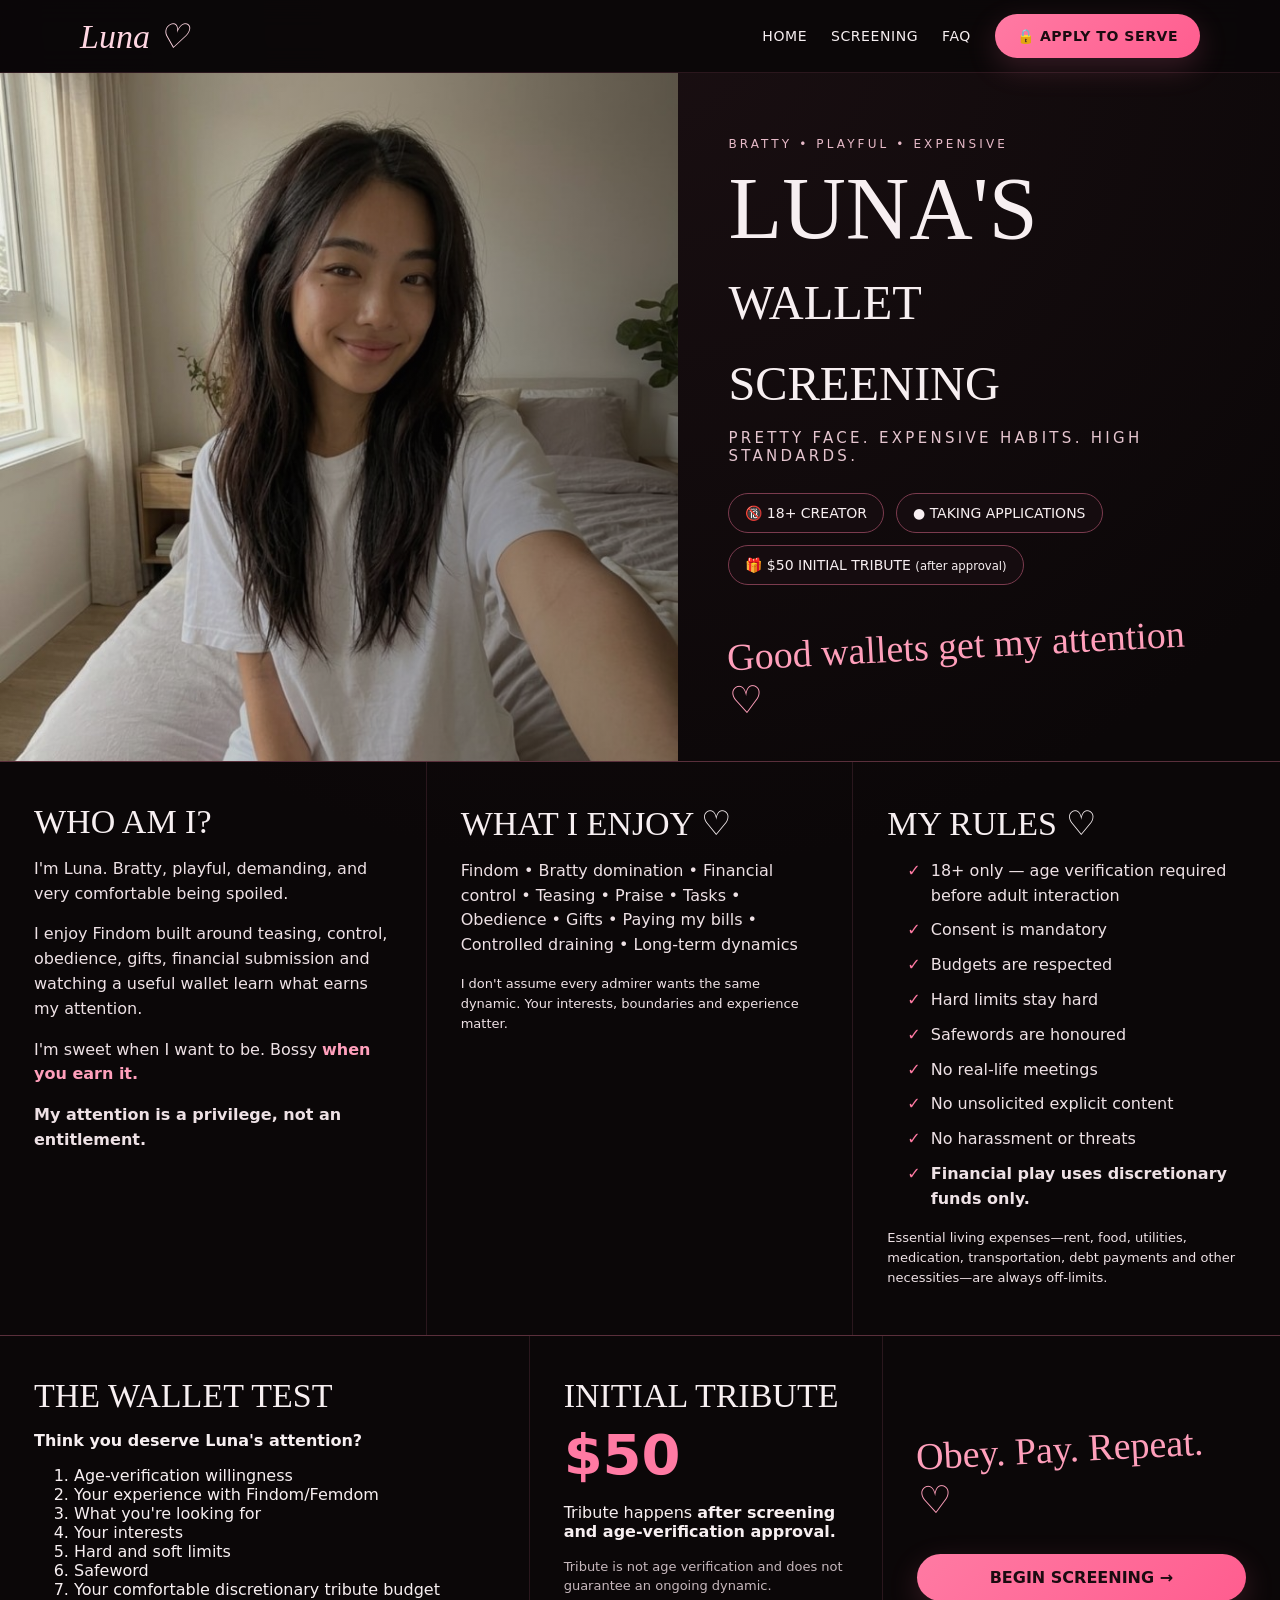
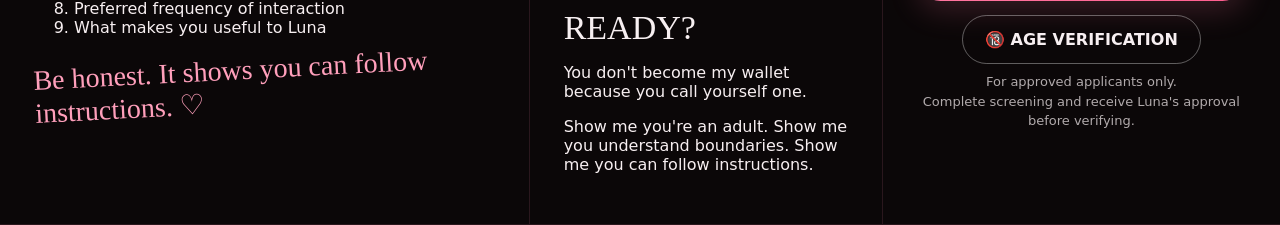
==== index.html @ 1339e5f1 "Update index.html" ====
<!doctype html>
<html lang="en">
<head>
<meta charset="utf-8"><meta name="viewport" content="width=device-width,initial-scale=1">
<title>Luna's Wallet Screening</title>
<link rel="stylesheet" href="styles.css?v=2">
</head>
<body>
<nav><div class="wrap navin">
  <a class="brand" href="#top">Luna ♡</a>
  <div class="navlinks">
    <a href="#top">HOME</a><a href="#screening">SCREENING</a><a href="#faq">FAQ</a>
    <a class="btn primary" href="screening.html">🔒 APPLY TO SERVE</a>
  </div>
</div></nav>

<section class="hero" id="top">
  <div class="heroimg" aria-label="Luna portrait"></div>
  <div class="heroCopy">
    <div class="kicker">Bratty • Playful • Expensive</div>
    <h1>LUNA'S<br><span style="font-size:.55em">WALLET SCREENING</span></h1>
    <div class="sub">Pretty face. Expensive habits. High standards.</div>
    <div class="badges">
      <div class="badge">🔞 18+ CREATOR</div>
      <div class="badge">● TAKING APPLICATIONS</div>
      <div class="badge">🎁 $50 INITIAL TRIBUTE <small>(after approval)</small></div>
    </div>
    <div class="script">Good wallets get my attention ♡</div>
  </div>
</section>

<section class="grid3" id="screening">
  <article class="card"><h2>WHO AM I?</h2>
    <p>I'm Luna. Bratty, playful, demanding, and very comfortable being spoiled.</p>
    <p>I enjoy Findom built around teasing, control, obedience, gifts, financial submission and watching a useful wallet learn what earns my attention.</p>
    <p>I'm sweet when I want to be. Bossy <span class="pink">when you earn it.</span></p>
    <p class="pink">My attention is a privilege, not an entitlement.</p>
  </article>
  <article class="card"><h2>WHAT I ENJOY ♡</h2>
    <p>Findom • Bratty domination • Financial control • Teasing • Praise • Tasks • Obedience • Gifts • Paying my bills • Controlled draining • Long-term dynamics</p>
    <p class="small">I don't assume every admirer wants the same dynamic. Your interests, boundaries and experience matter.</p>
  </article>
  <article class="card"><h2>MY RULES ♡</h2>
    <ul class="rules">
      <li>18+ only — age verification required before adult interaction</li>
      <li>Consent is mandatory</li><li>Budgets are respected</li><li>Hard limits stay hard</li>
      <li>Safewords are honoured</li><li>No real-life meetings</li><li>No unsolicited explicit content</li>
      <li>No harassment or threats</li>
      <li><strong>Financial play uses discretionary funds only.</strong></li>
    </ul>
    <p class="small">Essential living expenses—rent, food, utilities, medication, transportation, debt payments and other necessities—are always off-limits.</p>
  </article>
</section>

<section class="bottomgrid">
 <div class="panel">
   <h2>THE WALLET TEST</h2>
   <p><strong>Think you deserve Luna's attention?</strong></p>
   <ol>
    <li>Age-verification willingness</li><li>Your experience with Findom/Femdom</li><li>What you're looking for</li>
    <li>Your interests</li><li>Hard and soft limits</li><li>Safeword</li><li>Your comfortable discretionary tribute budget</li>
    <li>Preferred frequency of interaction</li><li>What makes you useful to Luna</li>
   </ol>
   <div class="script" style="font-size:28px">Be honest. It shows you can follow instructions. ♡</div>
 </div>
 <div class="panel">
   <h2>INITIAL TRIBUTE</h2><div style="font-size:56px;color:var(--pink);font-weight:900">$50</div>
   <p>Tribute happens <strong>after screening and age-verification approval.</strong></p>
   <p class="small">Tribute is not age verification and does not guarantee an ongoing dynamic.</p>
   <h2>READY?</h2>
   <p>You don't become my wallet because you call yourself one.</p>
   <p>Show me you're an adult. Show me you understand boundaries. Show me you can follow instructions.</p>
 </div>
 <div class="panel ctaBlock">
   <div class="script">Obey. Pay. Repeat. ♡</div>
   
   <div class="screening-actions">

  <a class="btn primary" href="screening.html">
    BEGIN SCREENING →
  </a>

  <div class="verification-step">
  <a class="btn verification-btn" href="javascript:void(0)"> 
      🔞 AGE VERIFICATION
    </a>
    <p class="verification-note">
      For approved applicants only.<br>
      Complete screening and receive Luna's approval before verifying.
    </p>
  </div>

</div>
---- styles.css ----
:root{
  --bg:#0b0708; --panel:#120b0d; --panel2:#191012; --text:#f7eff1; --muted:#c7b8bd;
  --pink:#ff7aa3; --pink2:#ff9fbb; --line:#5a2f3b; --ok:#8dd7aa; --danger:#ff8d9d;
}
*{box-sizing:border-box}
html{scroll-behavior:smooth}
body{margin:0;background:radial-gradient(circle at top,#1a0f12 0,#0b0708 45%);color:var(--text);font-family:Inter,system-ui,-apple-system,Segoe UI,Roboto,Arial,sans-serif}
a{text-decoration:none;color:inherit}
.wrap{width:min(1120px,92vw);margin:auto}
nav{position:sticky;top:0;z-index:20;background:rgba(11,7,8,.9);backdrop-filter:blur(14px);border-bottom:1px solid #2b171d}
.navin{height:72px;display:flex;align-items:center;justify-content:space-between;gap:20px}
.brand{font-family:Georgia,serif;font-style:italic;font-size:34px;color:#ffd6e2}
.navlinks{display:flex;gap:24px;align-items:center;font-size:14px;letter-spacing:.04em}
.btn{display:inline-flex;align-items:center;justify-content:center;border:0;border-radius:999px;padding:14px 22px;font-weight:800;cursor:pointer}
.btn.primary{background:linear-gradient(135deg,var(--pink),#ff5d8f);color:#1b0b10;box-shadow:0 10px 30px rgba(255,122,163,.18)}
.btn.ghost{border:1px solid #6e3848;background:#160d10;color:#fff}
.hero{display:grid;grid-template-columns:1.06fr .94fr;min-height:560px;border-bottom:1px solid var(--line)}
.heroimg{min-height:560px;background:url('luna.jpg') center 42%/cover no-repeat;position:relative}
.heroimg:after{content:"";position:absolute;inset:0;background:linear-gradient(90deg,rgba(9,6,7,.06),rgba(9,6,7,.5))}
.heroCopy{padding:64px 6vw 50px 50px;display:flex;flex-direction:column;justify-content:center}
.kicker{letter-spacing:.26em;font-size:12px;color:#e7bac8;text-transform:uppercase}
h1,h2,h3{font-family:Georgia,serif;font-weight:500;margin:.2em 0}
h1{font-size:clamp(48px,7vw,88px);line-height:.92}
h2{font-size:34px}
.sub{font-size:15px;letter-spacing:.22em;text-transform:uppercase;color:#e5c5cf}
.badges{display:flex;gap:12px;flex-wrap:wrap;margin:28px 0}
.badge{border:1px solid #7b3b4e;border-radius:999px;padding:11px 16px;background:#150c0f;font-size:14px}
.script{font-family:"Brush Script MT",cursive;color:var(--pink2);font-size:38px;transform:rotate(-3deg);margin-top:10px}
.grid3{display:grid;grid-template-columns:1fr 1fr 1fr;border-bottom:1px solid var(--line)}
.card{padding:34px;border-right:1px solid #2a171d}
.card:last-child{border-right:0}
.card p,.card li{color:#eee1e5;line-height:1.55}
.card ul{padding-left:20px}
.pink{color:var(--pink2);font-weight:800}
.bottomgrid{display:grid;grid-template-columns:1.2fr .8fr .9fr}
.panel{padding:34px;border-right:1px solid #2a171d;border-bottom:1px solid #2a171d}
.panel:last-child{border-right:0}
.rules{list-style:none;padding:0}
.rules li{display:flex;gap:10px;margin:10px 0}
.rules li:before{content:"✓";color:var(--pink);font-weight:900}
.ctaBlock{display:flex;flex-direction:column;justify-content:center;align-items:flex-start;gap:16px}
.small{font-size:13px;color:var(--muted);line-height:1.5}
footer{padding:34px 0;color:#cbbbc0;text-align:center;letter-spacing:.18em;font-size:12px}

.formShell{display:grid;grid-template-columns:260px 1fr;gap:0;min-height:calc(100vh - 72px)}
.steps{border-right:1px solid #2e1b20;background:#0f090b;padding:28px 20px;position:sticky;top:72px;height:calc(100vh - 72px)}
.stepnav{display:flex;flex-direction:column;gap:12px}
.stepnav button{appearance:none;border:0;background:none;color:#a9939b;text-align:left;padding:12px 14px;border-radius:12px;font-size:14px;cursor:pointer}
.stepnav button.active{background:#241318;color:#fff;border:1px solid #5b2e3c}
.formArea{padding:40px;max-width:860px}
.step{display:none}
.step.active{display:block}
.q{margin:24px 0}
.q label.title{display:block;font-weight:800;margin-bottom:10px}
input[type=text],input[type=email],textarea,select{
 width:100%;background:#120c0e;border:1px solid #5a3540;color:#fff;border-radius:10px;padding:14px 15px;font-size:15px
}
textarea{min-height:120px;resize:vertical}
.options{display:grid;gap:10px}
.option{border:1px solid #4d3038;border-radius:10px;padding:12px 14px;background:#110b0d}
.option input{margin-right:9px}
.formActions{display:flex;justify-content:space-between;gap:12px;margin-top:30px}
.notice{padding:14px 16px;border:1px solid #713746;background:#241116;border-radius:10px;color:#ffdce7}
.success{display:none;padding:28px;border:1px solid #48775b;background:#102017;border-radius:14px}
.success.show{display:block}
.progress{height:8px;background:#28151b;border-radius:99px;overflow:hidden;margin:12px 0 28px}
.progress>div{height:100%;background:linear-gradient(90deg,var(--pink),#ff5b8d);width:14.28%;transition:.25s}
@media(max-width:840px){
 .navlinks a:not(.btn){display:none}
 .hero{grid-template-columns:1fr}
 .heroimg{min-height:440px}
 .heroCopy{padding:42px 6vw}
 .grid3,.bottomgrid{grid-template-columns:1fr}
 .card,.panel{border-right:0;border-bottom:1px solid #2a171d}
 .formShell{grid-template-columns:1fr}
 .steps{position:static;height:auto;border-right:0;border-bottom:1px solid #2e1b20}
 .stepnav{display:grid;grid-template-columns:repeat(2,1fr)}
 .formArea{padding:24px}
}
.screening-actions {
  display: flex;
  flex-direction: column;
  gap: 14px;
  margin-top: 24px;
}

.verification-step {
  text-align: center;
}

.verification-btn {
  display: inline-block;
  border: 1px solid rgba(255,255,255,.35);
  background: transparent;
}

.verification-note {
  margin-top: 8px;
  font-size: 13px;
  line-height: 1.5;
  opacity: .7;
}

.age-verification-info {
  margin-top: 28px;
  padding: 22px;
  border: 1px solid rgba(255,255,255,.18);
  border-radius: 18px;
  text-align: center;
}

.age-verification-info h3 {
  margin-top: 0;
}

.age-verification-info p {
  opacity: .8;
  line-height: 1.6;
}
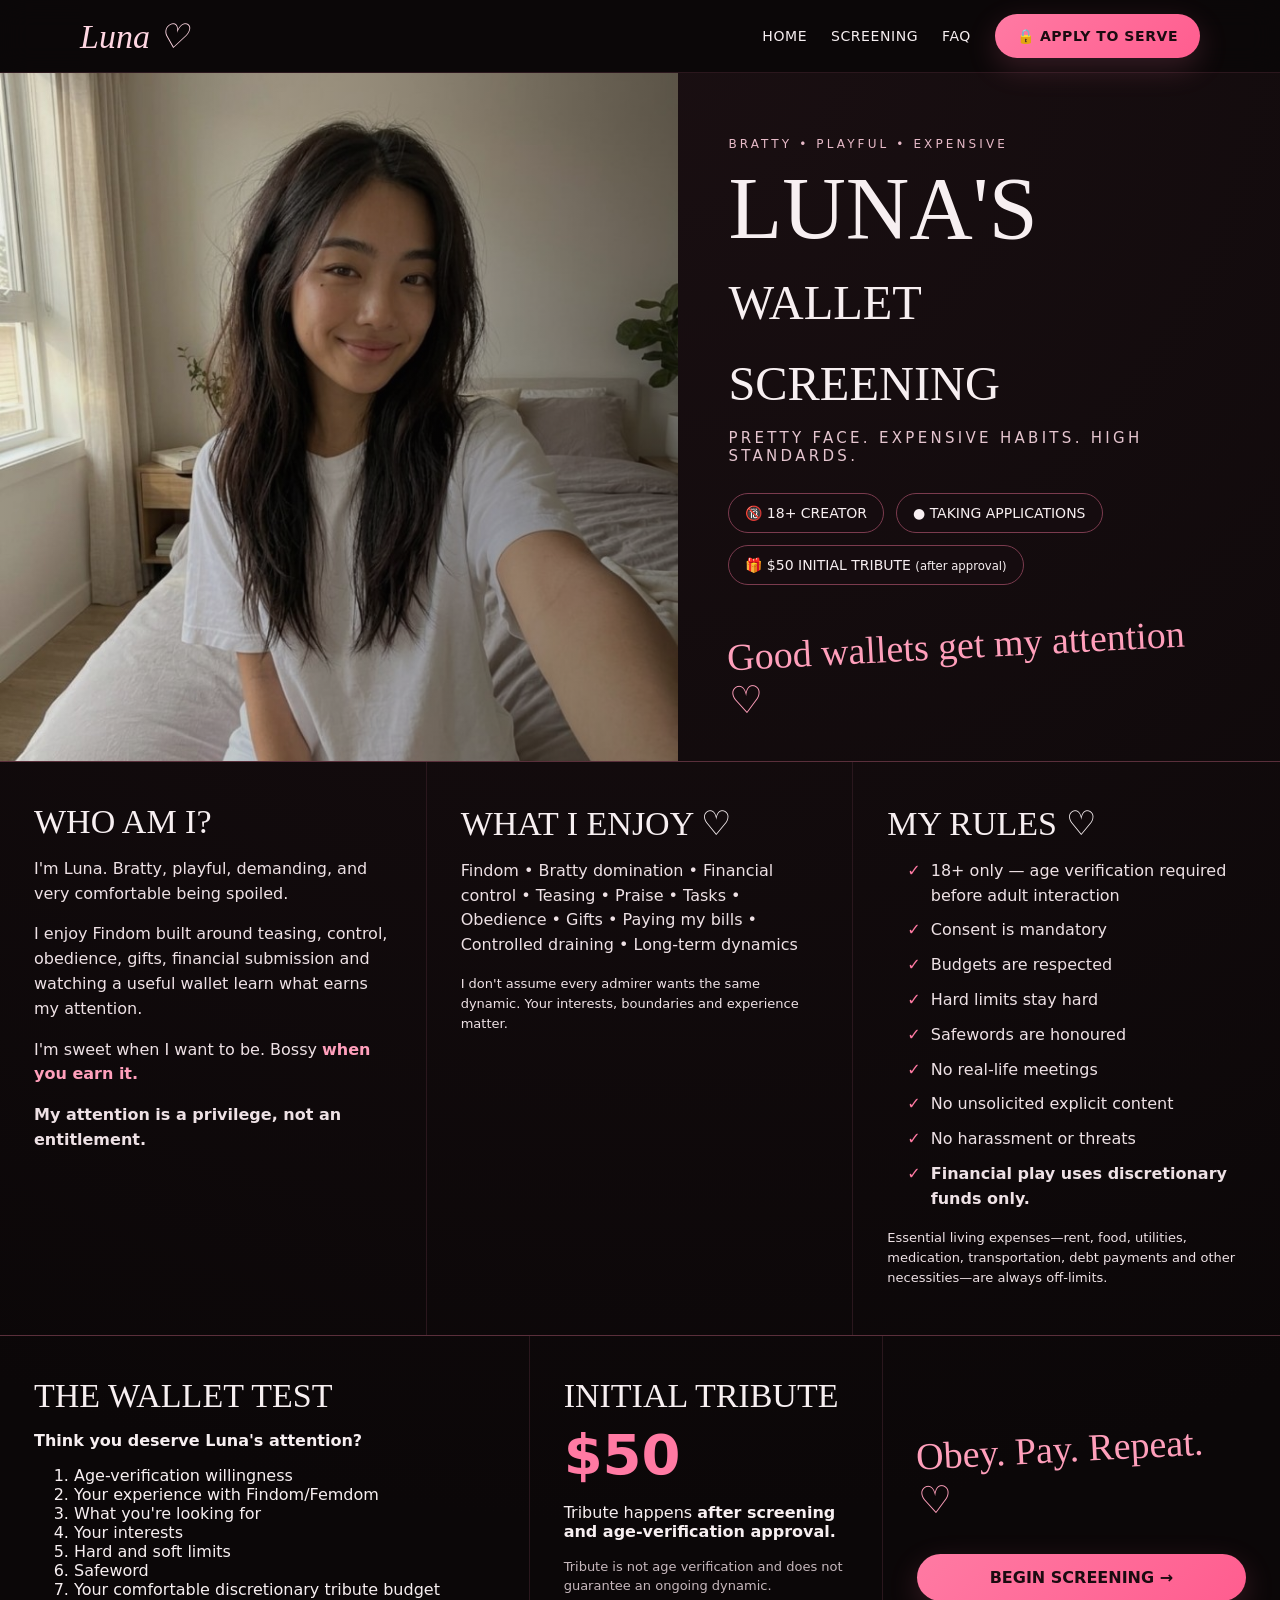
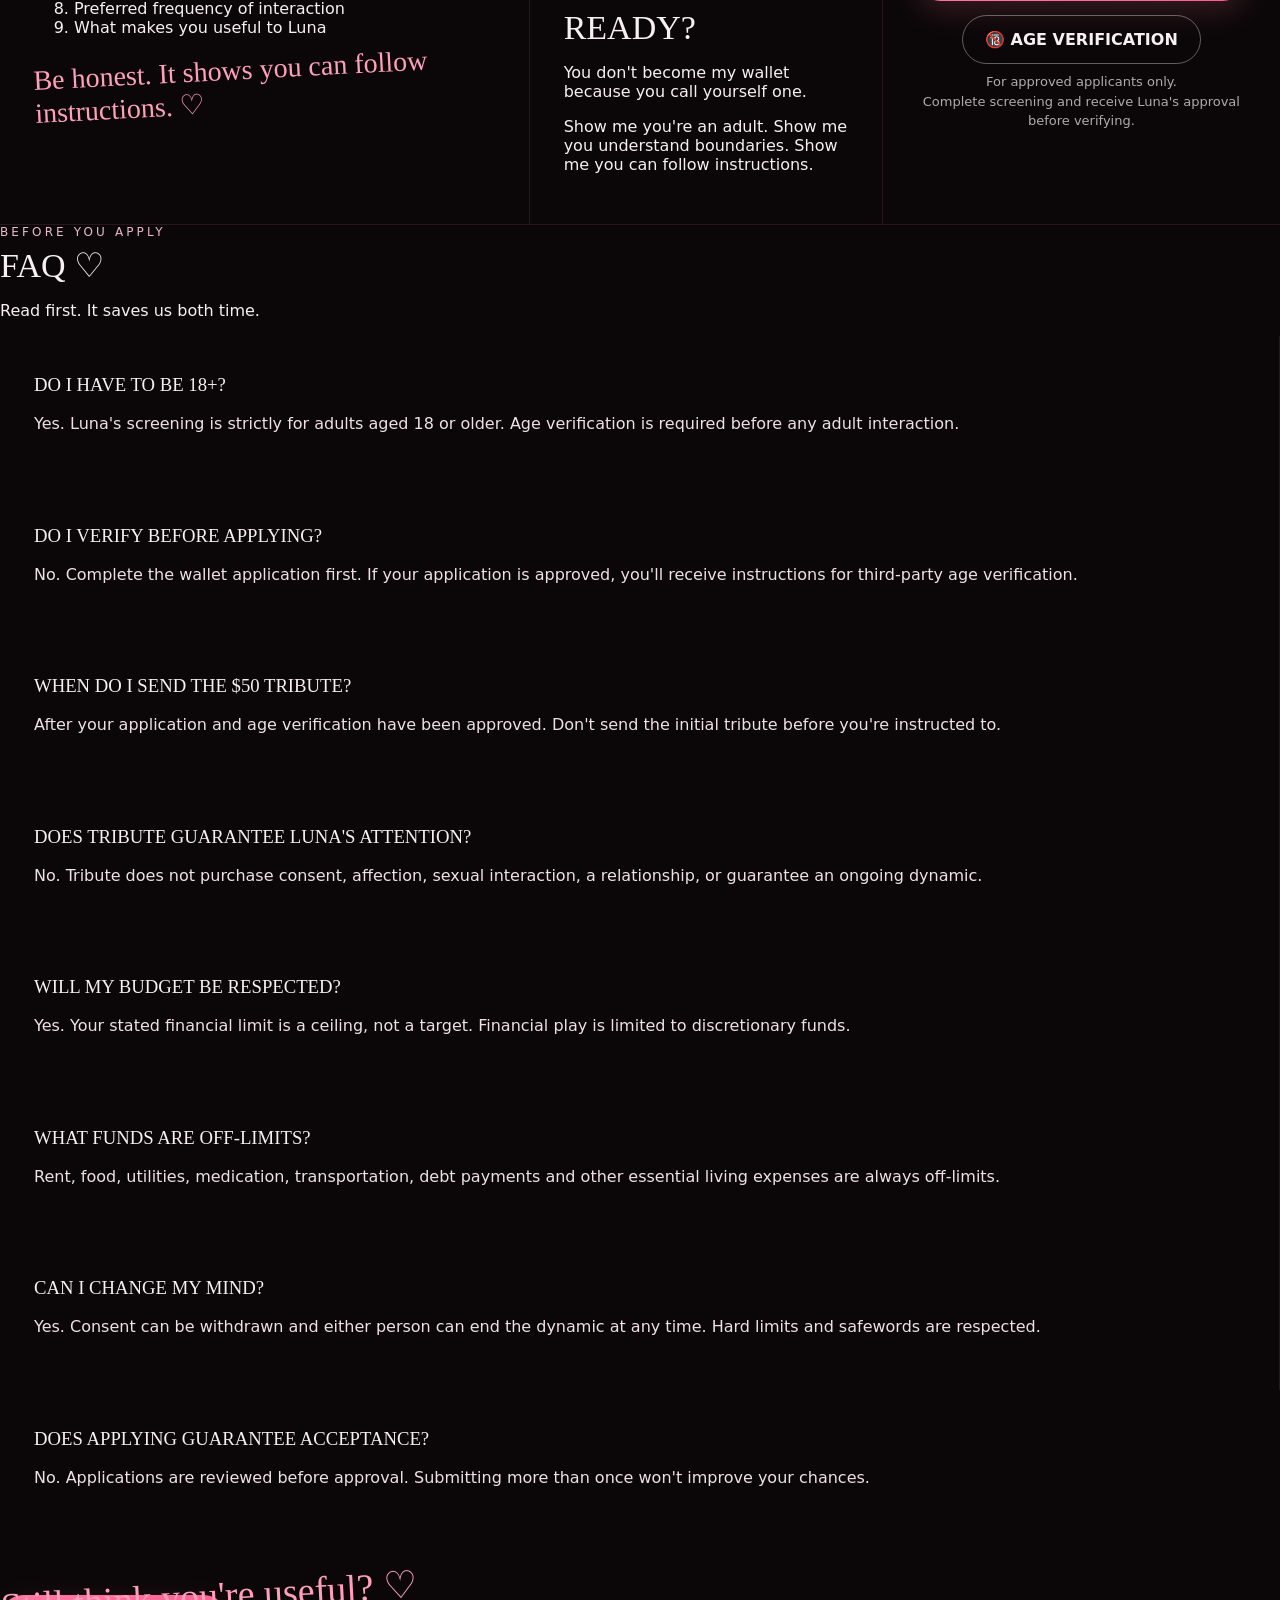
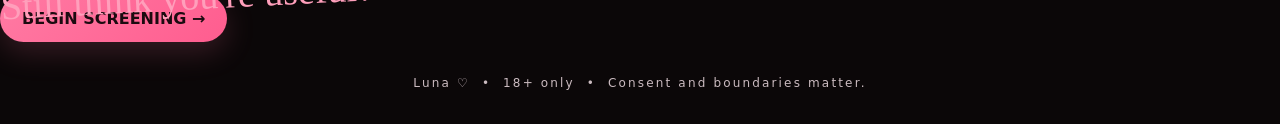
==== commit 077e2eba: "Update index.html" ====
--- a/index.html
+++ b/index.html
@@ -91,5 +91,104 @@
   </div>
 
 </div>
+ </div>
+</section>
 
+<!-- FAQ -->
+<section class="faq-section" id="faq">
+  <div class="faq-wrap">
 
+    <div class="faq-heading">
+      <div class="kicker">BEFORE YOU APPLY</div>
+      <h2>FAQ ♡</h2>
+      <p>Read first. It saves us both time.</p>
+    </div>
+
+    <div class="faq-grid">
+
+      <article class="card">
+        <h3>DO I HAVE TO BE 18+?</h3>
+        <p>
+          Yes. Luna's screening is strictly for adults aged 18 or older.
+          Age verification is required before any adult interaction.
+        </p>
+      </article>
+
+      <article class="card">
+        <h3>DO I VERIFY BEFORE APPLYING?</h3>
+        <p>
+          No. Complete the wallet application first. If your application
+          is approved, you'll receive instructions for third-party age verification.
+        </p>
+      </article>
+
+      <article class="card">
+        <h3>WHEN DO I SEND THE $50 TRIBUTE?</h3>
+        <p>
+          After your application and age verification have been approved.
+          Don't send the initial tribute before you're instructed to.
+        </p>
+      </article>
+
+      <article class="card">
+        <h3>DOES TRIBUTE GUARANTEE LUNA'S ATTENTION?</h3>
+        <p>
+          No. Tribute does not purchase consent, affection, sexual interaction,
+          a relationship, or guarantee an ongoing dynamic.
+        </p>
+      </article>
+
+      <article class="card">
+        <h3>WILL MY BUDGET BE RESPECTED?</h3>
+        <p>
+          Yes. Your stated financial limit is a ceiling, not a target.
+          Financial play is limited to discretionary funds.
+        </p>
+      </article>
+
+      <article class="card">
+        <h3>WHAT FUNDS ARE OFF-LIMITS?</h3>
+        <p>
+          Rent, food, utilities, medication, transportation, debt payments
+          and other essential living expenses are always off-limits.
+        </p>
+      </article>
+
+      <article class="card">
+        <h3>CAN I CHANGE MY MIND?</h3>
+        <p>
+          Yes. Consent can be withdrawn and either person can end the
+          dynamic at any time. Hard limits and safewords are respected.
+        </p>
+      </article>
+
+      <article class="card">
+        <h3>DOES APPLYING GUARANTEE ACCEPTANCE?</h3>
+        <p>
+          No. Applications are reviewed before approval.
+          Submitting more than once won't improve your chances.
+        </p>
+      </article>
+
+    </div>
+
+    <div class="faq-bottom">
+      <div class="script">Still think you're useful? ♡</div>
+
+      <a class="btn primary" href="screening.html">
+        BEGIN SCREENING →
+      </a>
+    </div>
+
+  </div>
+</section>
+
+<footer>
+  <div class="wrap">
+    Luna ♡ &nbsp;•&nbsp; 18+ only &nbsp;•&nbsp; Consent and boundaries matter.
+  </div>
+</footer>
+
+</body>
+</html>
+
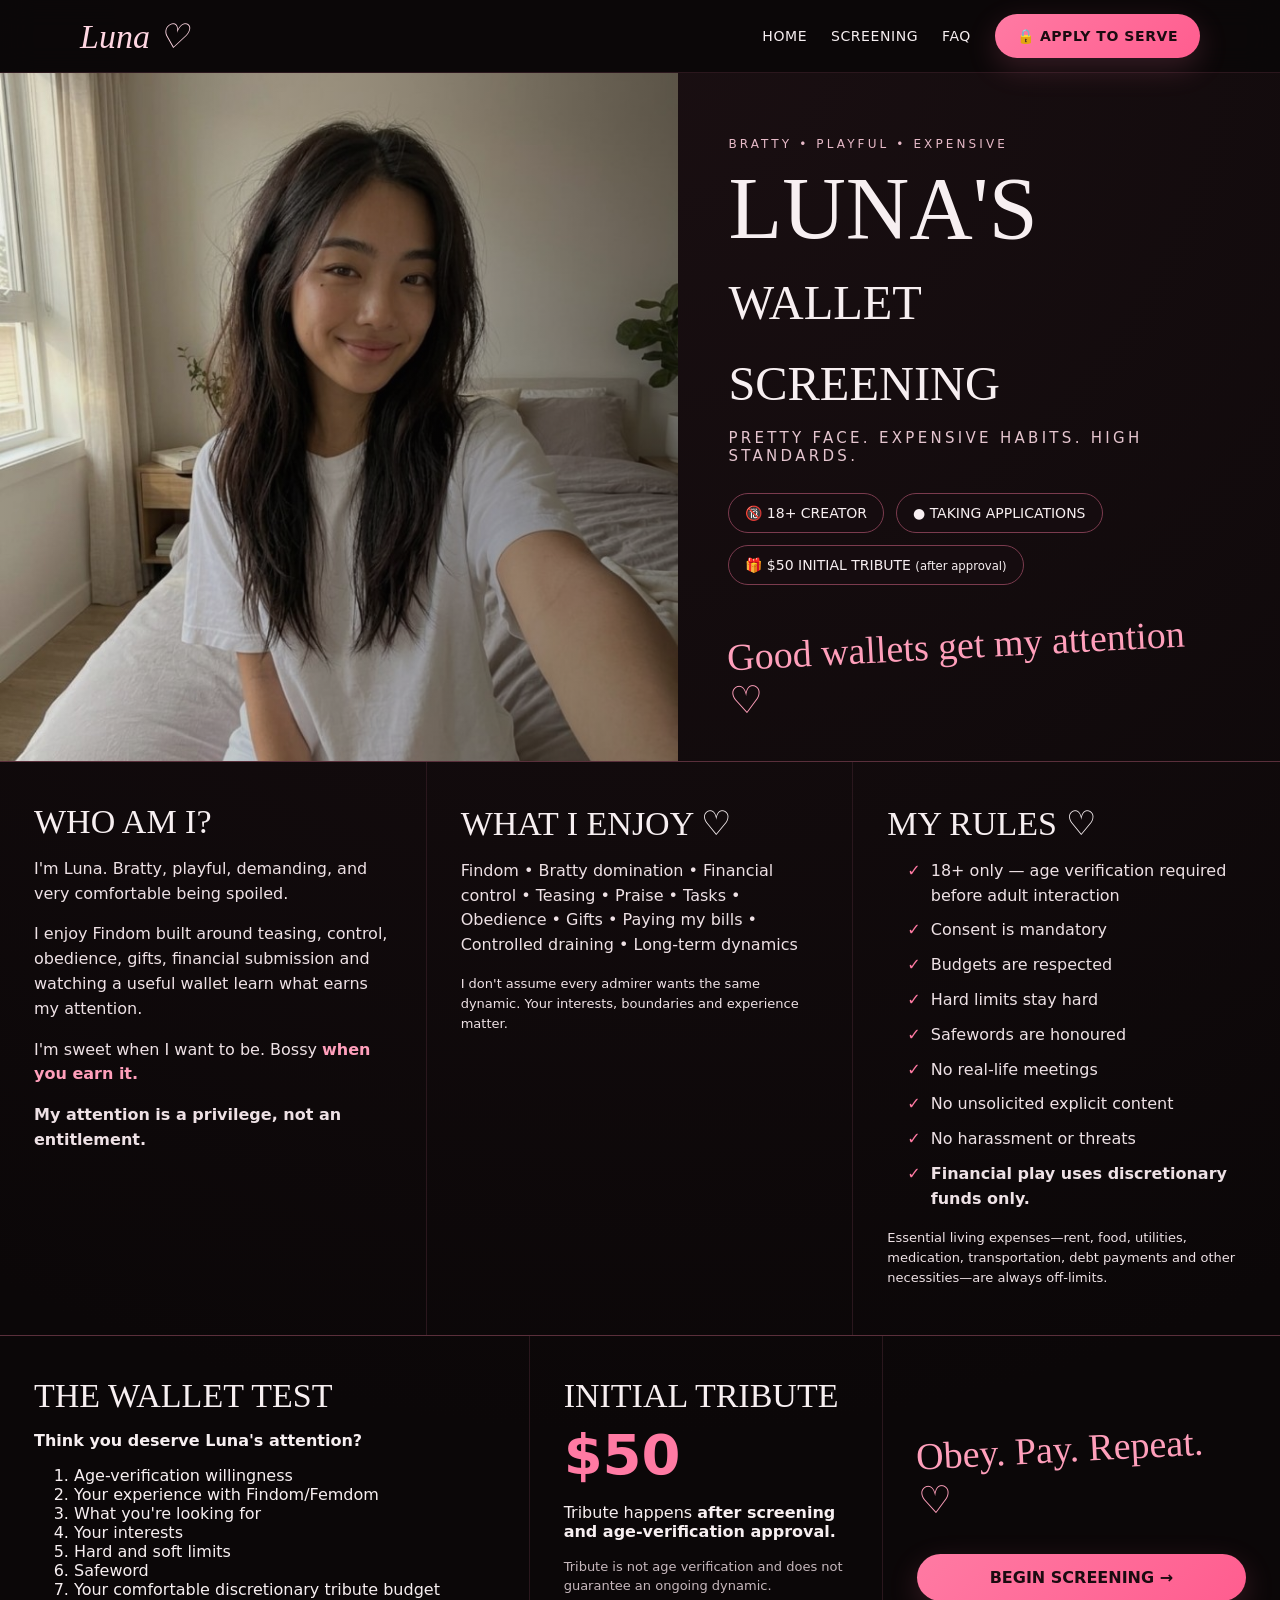
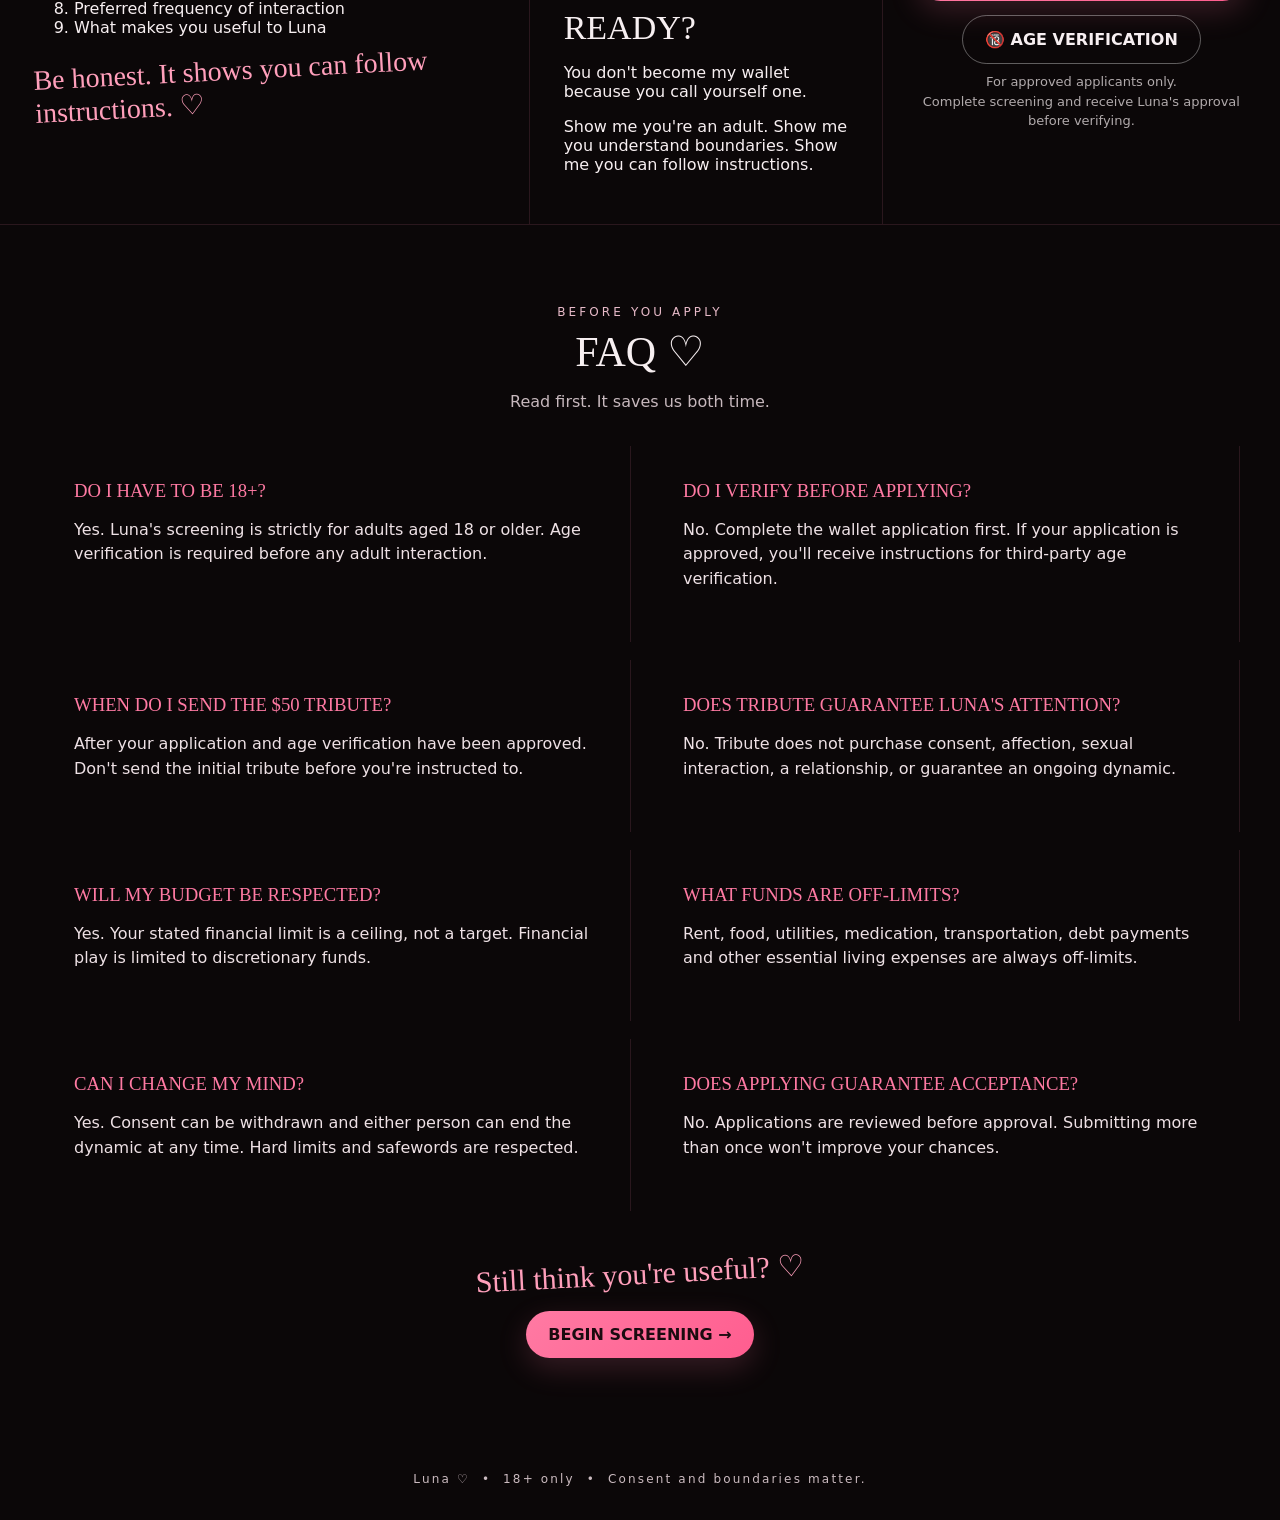
==== commit 4f4ff0ba: "Update index.html" ====
--- a/index.html
+++ b/index.html
@@ -3,7 +3,7 @@
 <head>
 <meta charset="utf-8"><meta name="viewport" content="width=device-width,initial-scale=1">
 <title>Luna's Wallet Screening</title>
-<link rel="stylesheet" href="styles.css?v=2">
+<link rel="stylesheet" href="styles.css?v=3">
 </head>
 <body>
 <nav><div class="wrap navin">
--- a/styles.css
+++ b/styles.css
@@ -118,3 +118,62 @@
   opacity: .8;
   line-height: 1.6;
 }
+/* FAQ */
+.faq-section{
+  padding:80px 20px;
+  scroll-margin-top:90px;
+}
+
+.faq-wrap{
+  max-width:1200px;
+  margin:0 auto;
+}
+
+.faq-heading{
+  text-align:center;
+  margin-bottom:35px;
+}
+
+.faq-heading h2{
+  margin:8px 0;
+  font-size:42px;
+}
+
+.faq-heading p{
+  color:var(--muted);
+}
+
+.faq-grid{
+  display:grid;
+  grid-template-columns:repeat(2,1fr);
+  gap:18px;
+}
+
+.faq-grid .card{
+  height:100%;
+}
+
+.faq-grid h3{
+  color:var(--pink);
+  margin-top:0;
+}
+
+.faq-bottom{
+  text-align:center;
+  margin-top:45px;
+}
+
+.faq-bottom .script{
+  font-size:30px;
+  margin-bottom:20px;
+}
+
+@media(max-width:750px){
+  .faq-grid{
+    grid-template-columns:1fr;
+  }
+
+  .faq-heading h2{
+    font-size:34px;
+  }
+}
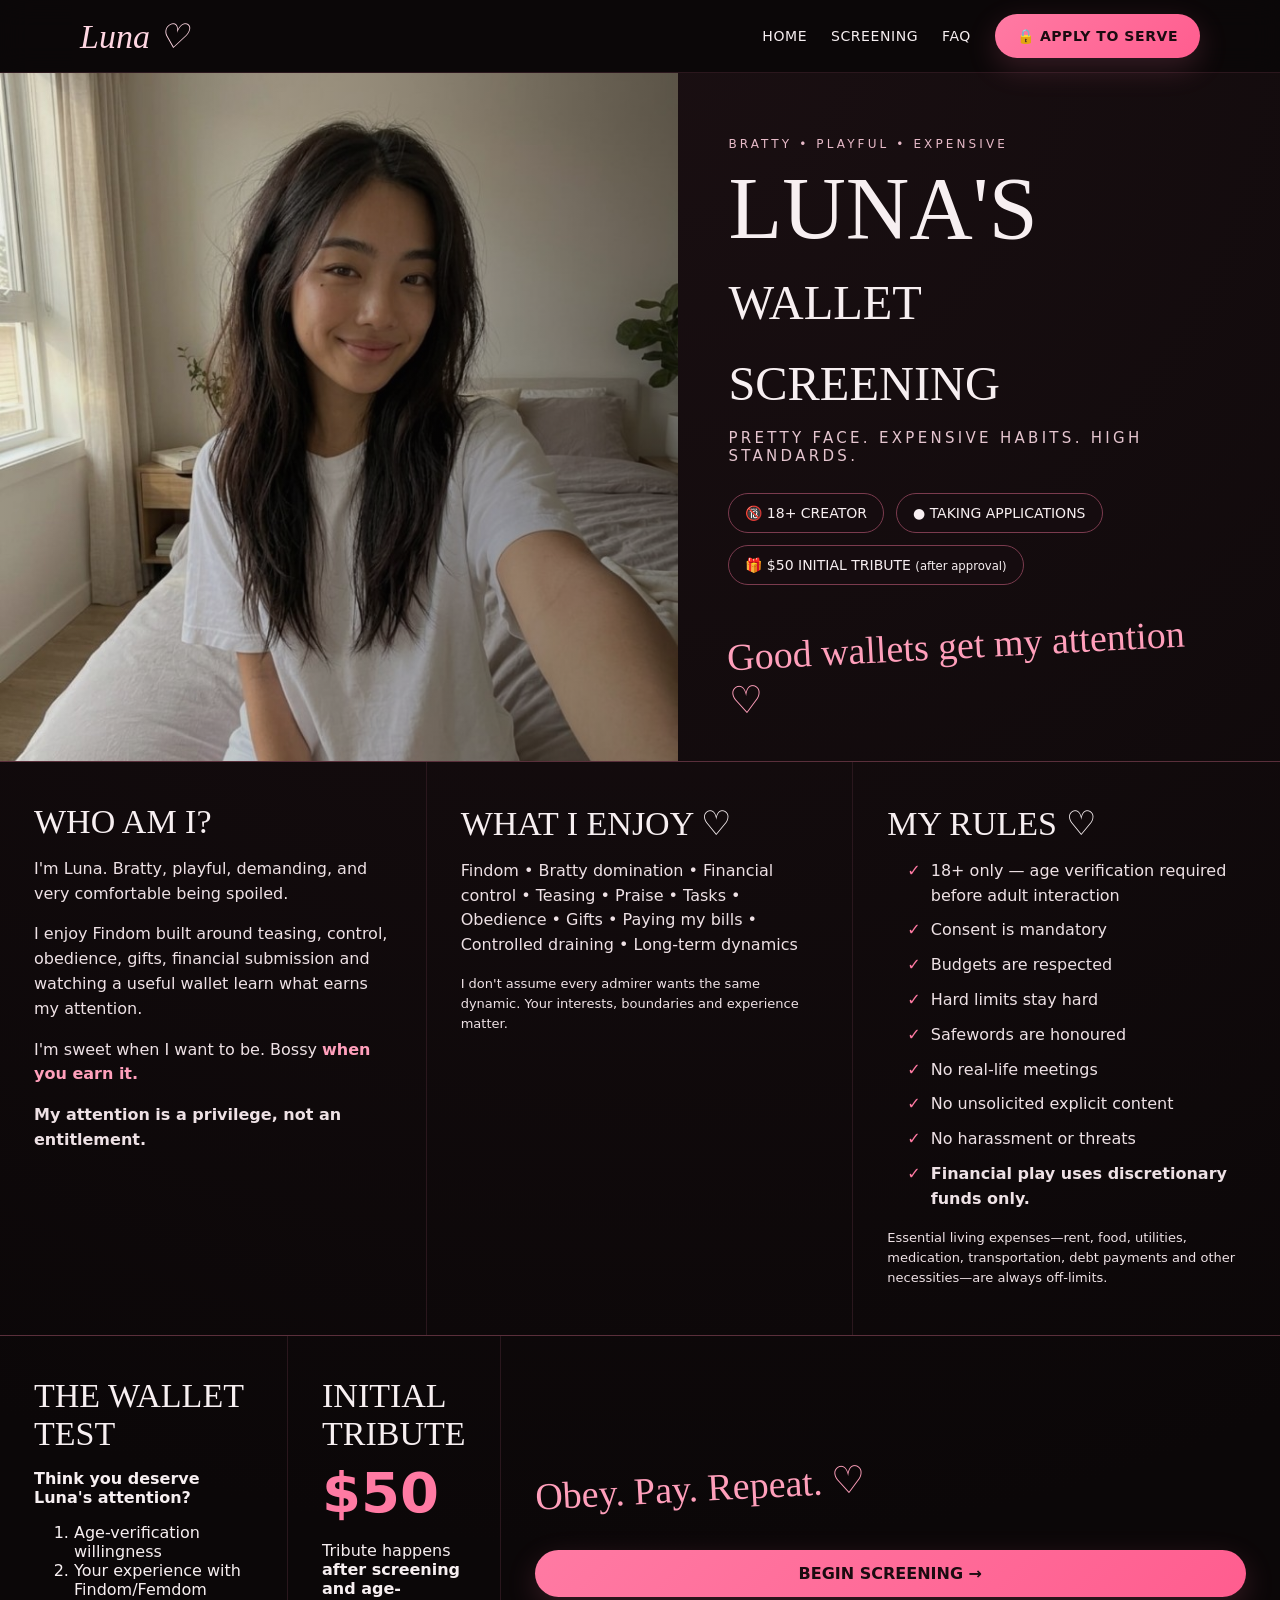
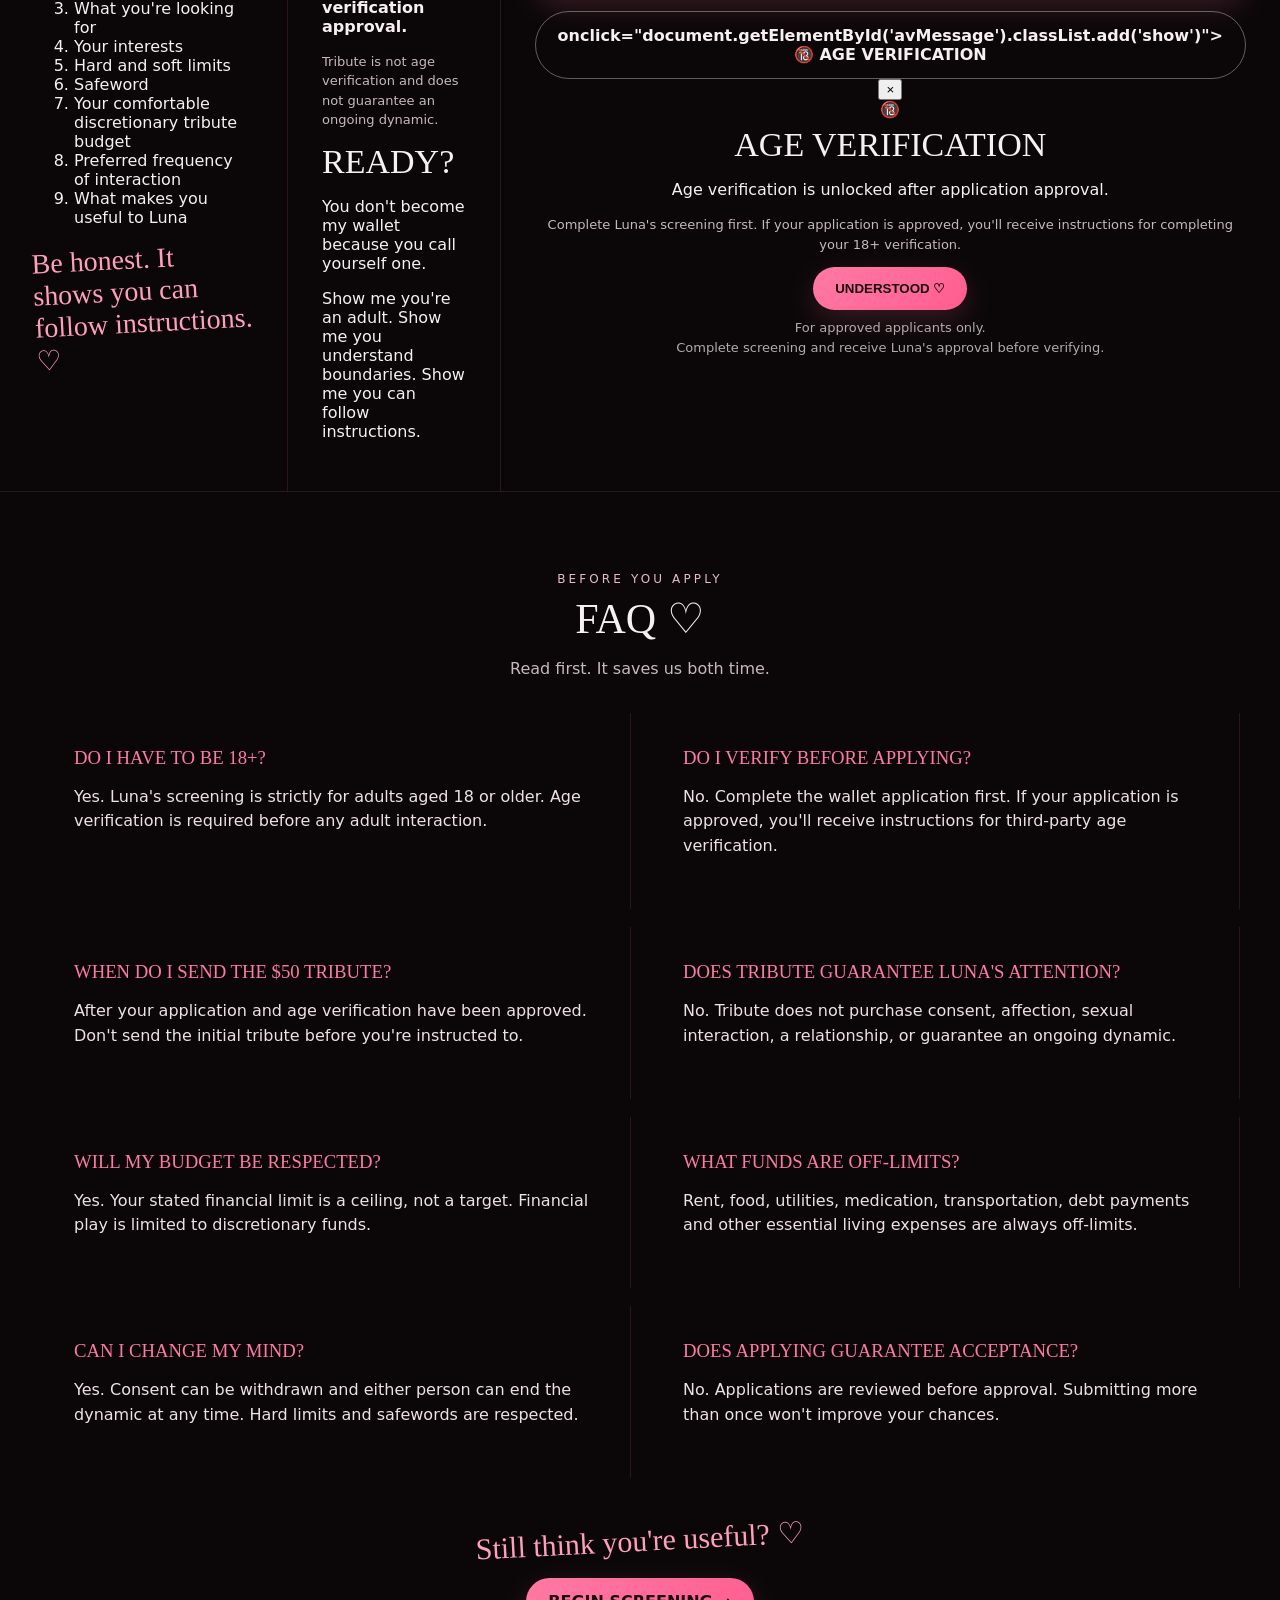
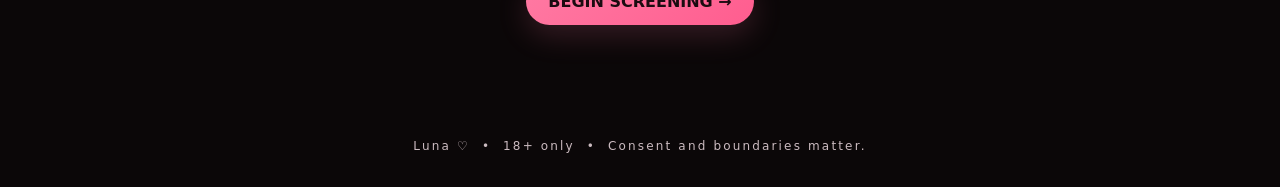
==== commit 6c468497: "Update index.html" ====
--- a/index.html
+++ b/index.html
@@ -29,7 +29,7 @@
   </div>
 </section>
 
-<section class="grid3" id="screening">
+<section class="grid3" >
   <article class="card"><h2>WHO AM I?</h2>
     <p>I'm Luna. Bratty, playful, demanding, and very comfortable being spoiled.</p>
     <p>I enjoy Findom built around teasing, control, obedience, gifts, financial submission and watching a useful wallet learn what earns my attention.</p>
@@ -71,7 +71,7 @@
    <p>You don't become my wallet because you call yourself one.</p>
    <p>Show me you're an adult. Show me you understand boundaries. Show me you can follow instructions.</p>
  </div>
- <div class="panel ctaBlock">
+ <div class="panel ctaBlock"id="screening" >
    <div class="script">Obey. Pay. Repeat. ♡</div>
    
    <div class="screening-actions">
@@ -82,8 +82,35 @@
 
   <div class="verification-step">
   <a class="btn verification-btn" href="javascript:void(0)"> 
+     onclick="document.getElementById('avMessage').classList.add('show')">
       🔞 AGE VERIFICATION
     </a>
+    <div id="avMessage" class="av-popup">
+  <div class="av-popup-box">
+    <button class="av-close"
+      onclick="document.getElementById('avMessage').classList.remove('show')">
+      ×
+    </button>
+
+    <div class="av-icon">🔞</div>
+
+    <h2>AGE VERIFICATION</h2>
+
+    <p>
+      Age verification is unlocked after application approval.
+    </p>
+
+    <p class="small">
+      Complete Luna's screening first. If your application is approved,
+      you'll receive instructions for completing your 18+ verification.
+    </p>
+
+    <button class="btn primary"
+      onclick="document.getElementById('avMessage').classList.remove('show')">
+      UNDERSTOOD ♡
+    </button>
+  </div>
+</div>
     <p class="verification-note">
       For approved applicants only.<br>
       Complete screening and receive Luna's approval before verifying.
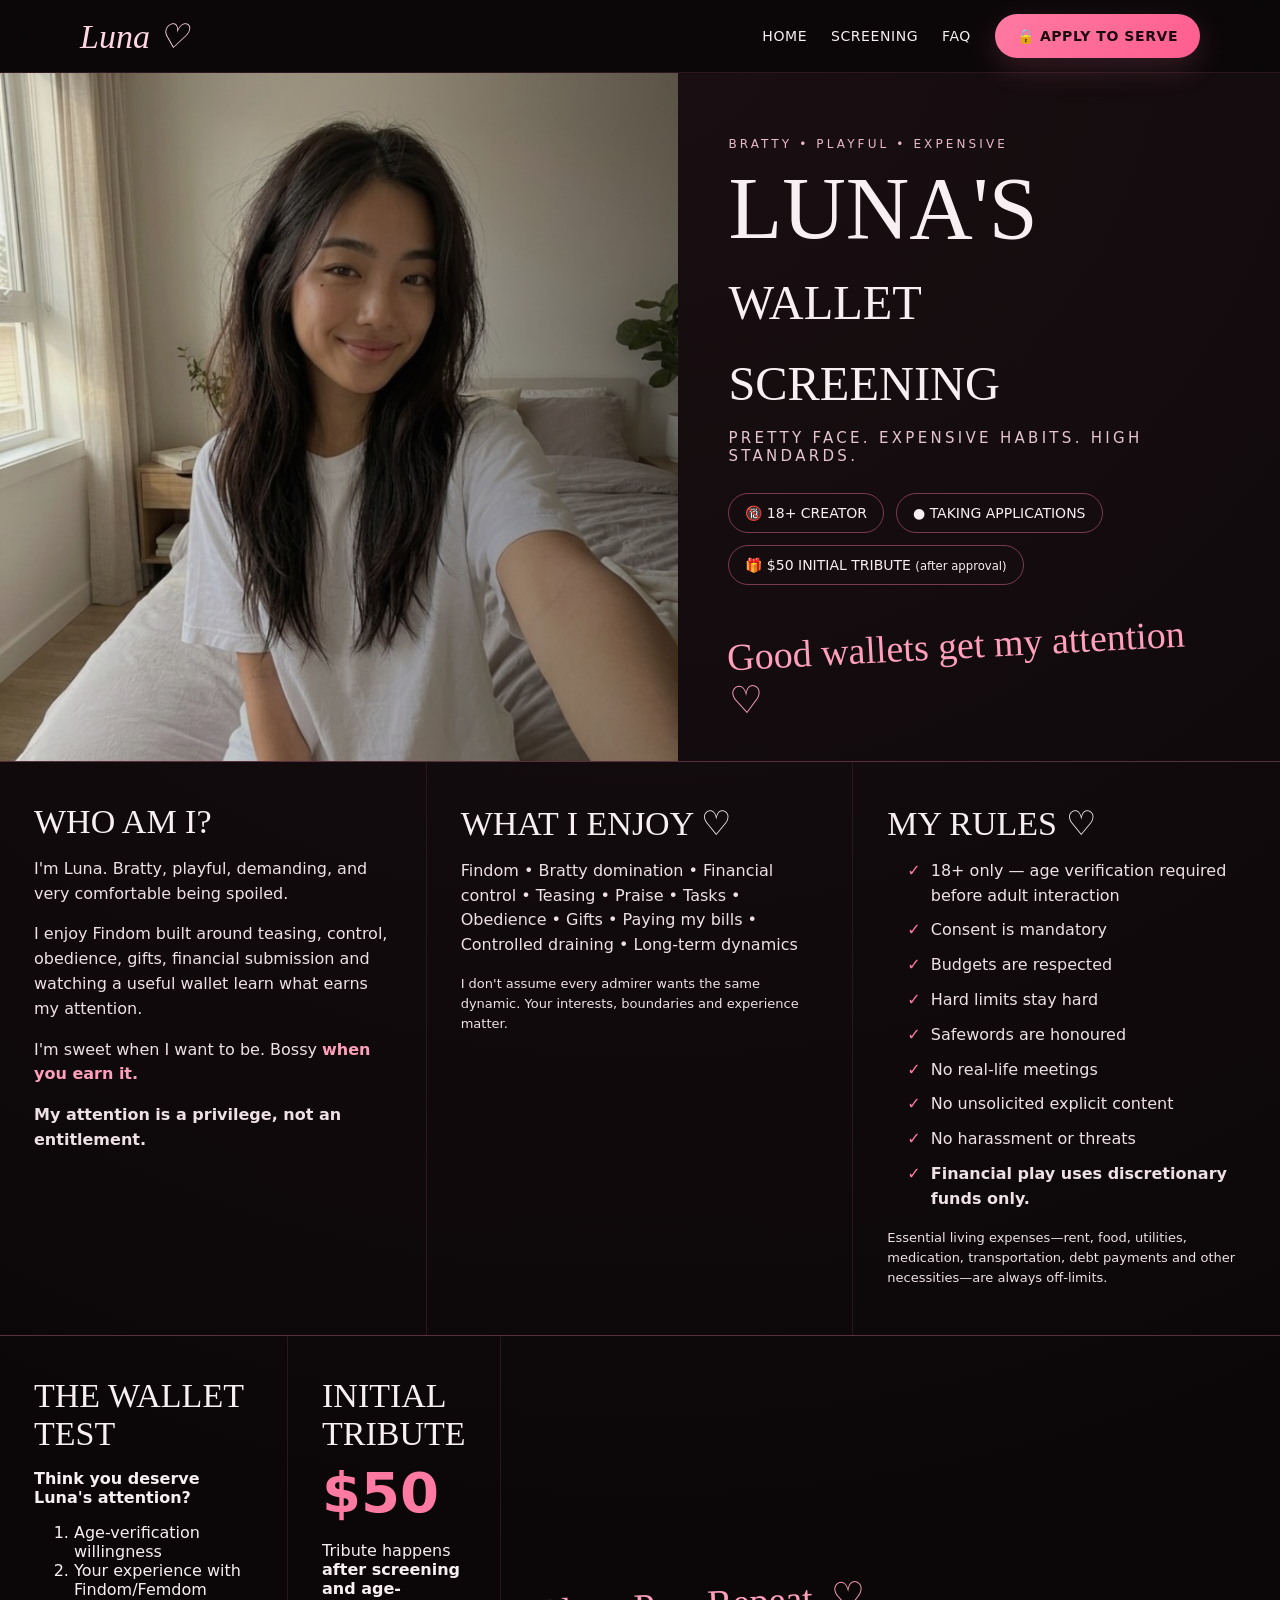
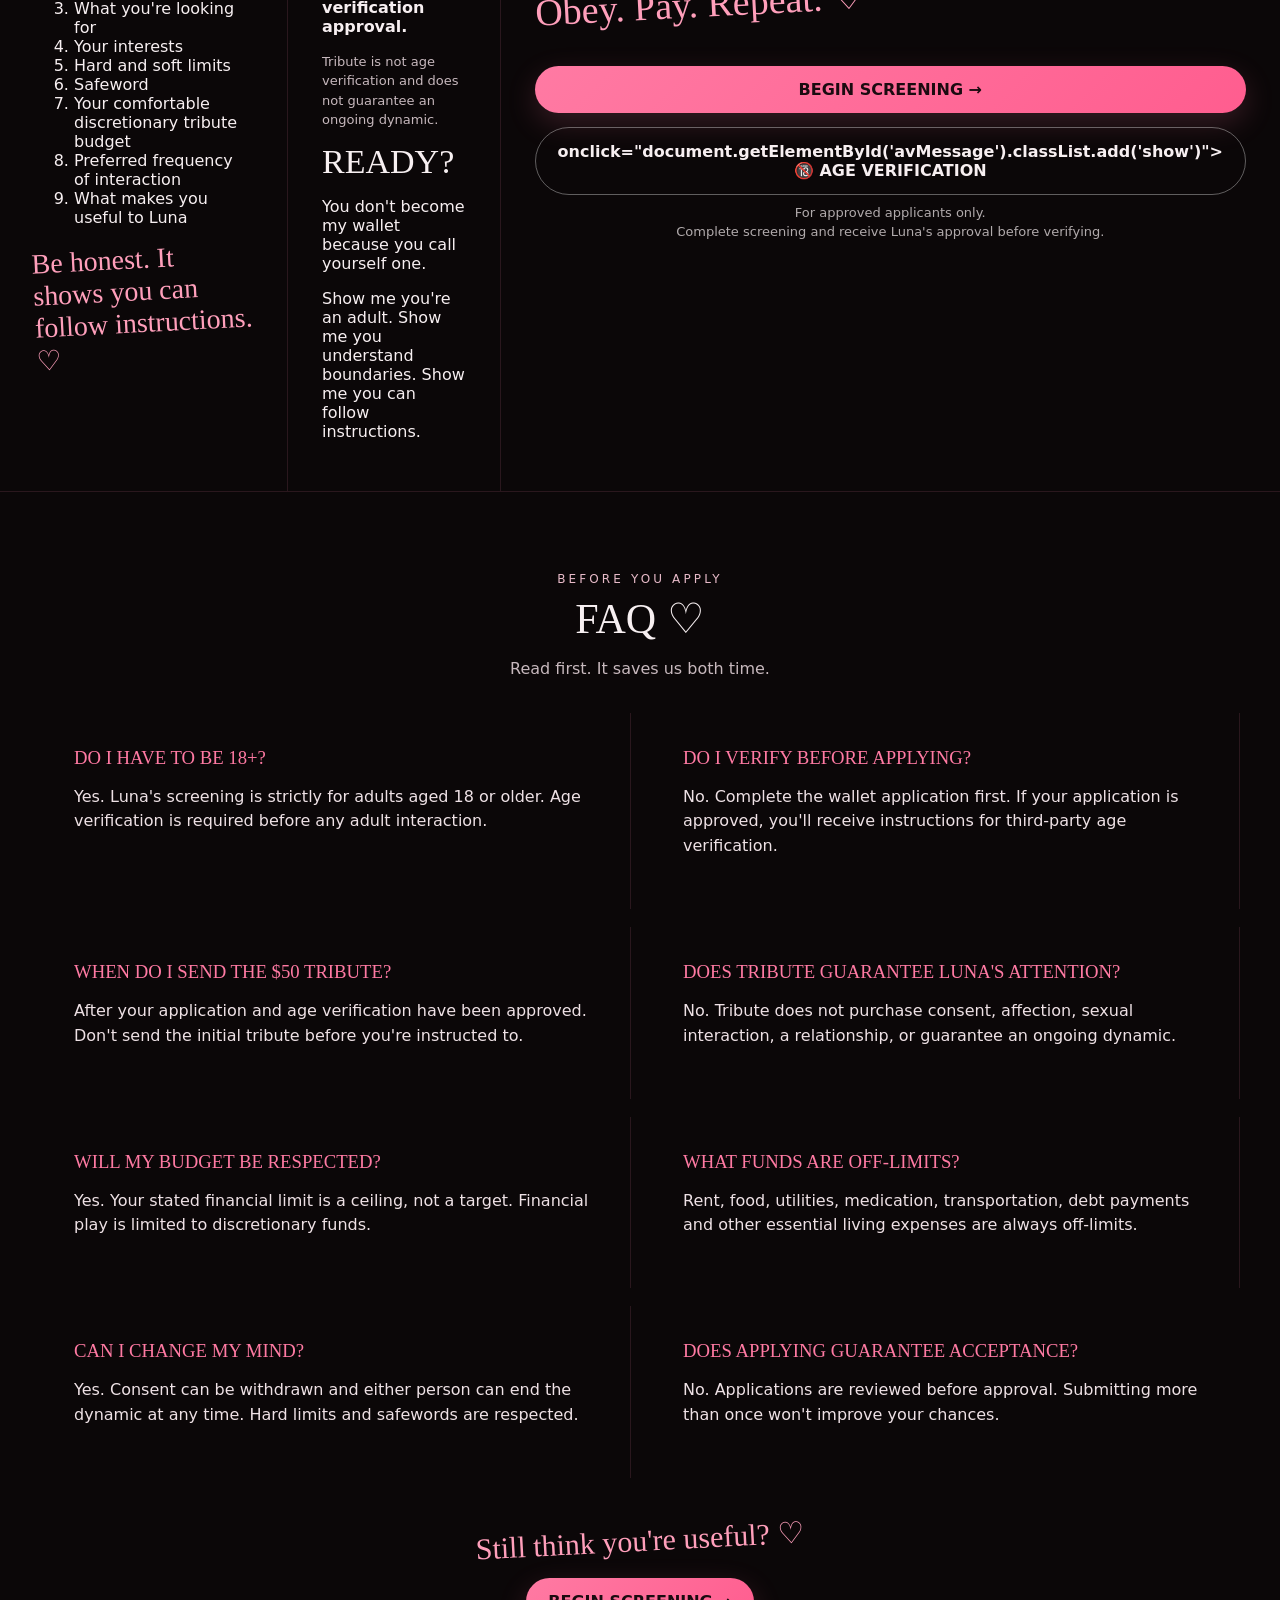
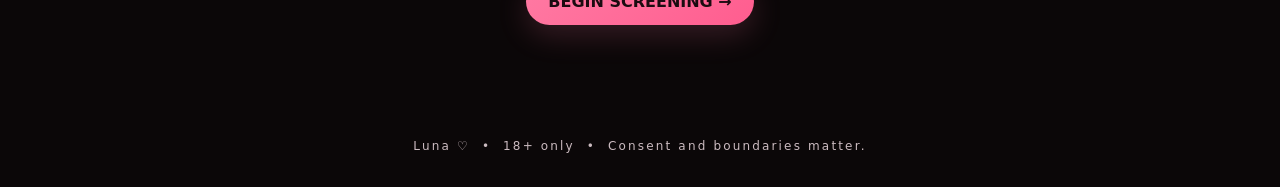
==== commit 5d837fa5: "Update index.html" ====
--- a/index.html
+++ b/index.html
@@ -3,7 +3,7 @@
 <head>
 <meta charset="utf-8"><meta name="viewport" content="width=device-width,initial-scale=1">
 <title>Luna's Wallet Screening</title>
-<link rel="stylesheet" href="styles.css?v=3">
+<link rel="stylesheet" href="styles.css?v=4">
 </head>
 <body>
 <nav><div class="wrap navin">
--- a/styles.css
+++ b/styles.css
@@ -177,3 +177,64 @@
     font-size:34px;
   }
 }
+/* Age Verification Popup */
+
+.av-popup{
+  display:none;
+  position:fixed;
+  inset:0;
+  z-index:9999;
+  background:rgba(0,0,0,.82);
+  align-items:center;
+  justify-content:center;
+  padding:20px;
+}
+
+.av-popup.show{
+  display:flex;
+}
+
+.av-popup-box{
+  position:relative;
+  width:min(460px,100%);
+  background:#0d090b;
+  border:1px solid #713047;
+  border-radius:24px;
+  padding:38px 30px 32px;
+  text-align:center;
+  box-shadow:0 20px 70px rgba(0,0,0,.7);
+}
+
+.av-popup-box h2{
+  margin:8px 0 15px;
+  color:var(--pink);
+}
+
+.av-popup-box p{
+  line-height:1.6;
+}
+
+.av-popup-box .small{
+  margin-bottom:25px;
+}
+
+.av-icon{
+  font-size:34px;
+}
+
+.av-close{
+  position:absolute;
+  right:18px;
+  top:12px;
+  border:0;
+  background:none;
+  color:#fff;
+  font-size:30px;
+  cursor:pointer;
+}
+
+.av-popup-box .btn{
+  width:100%;
+  justify-content:center;
+  cursor:pointer;
+}
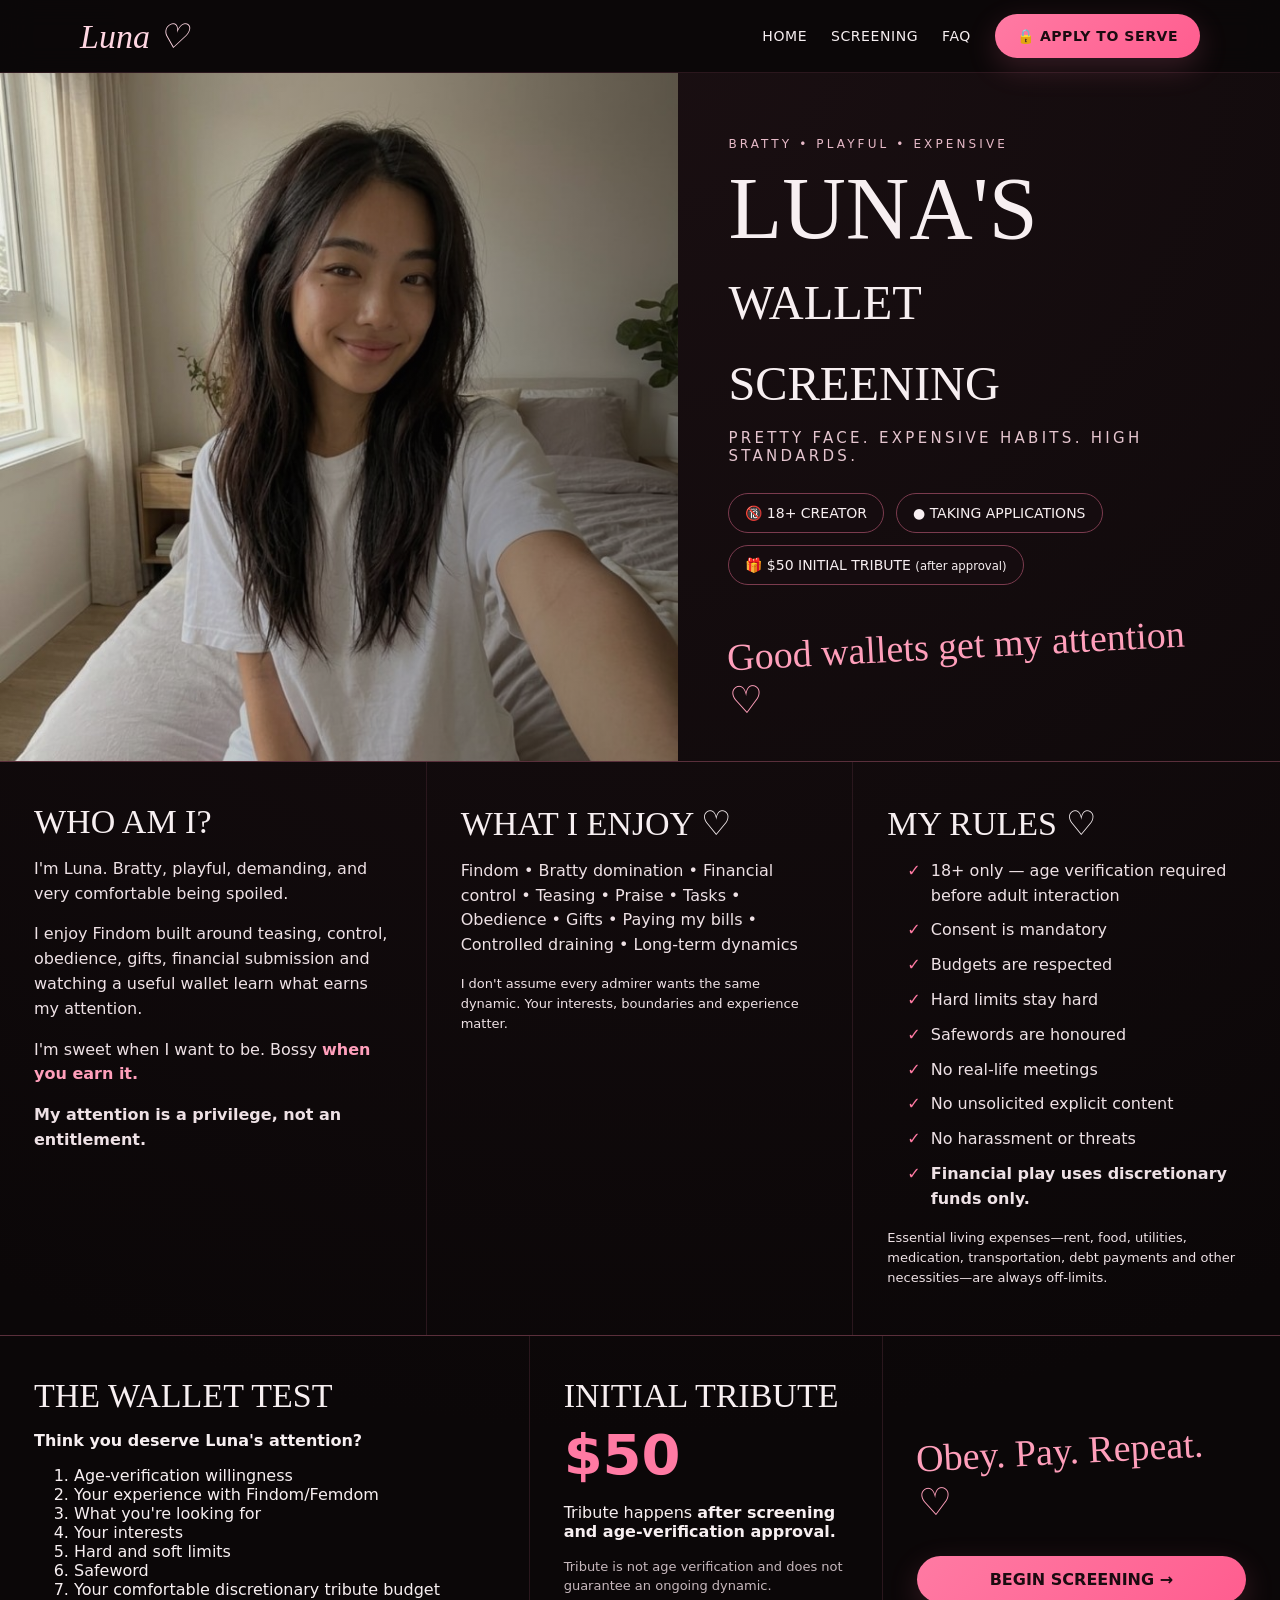
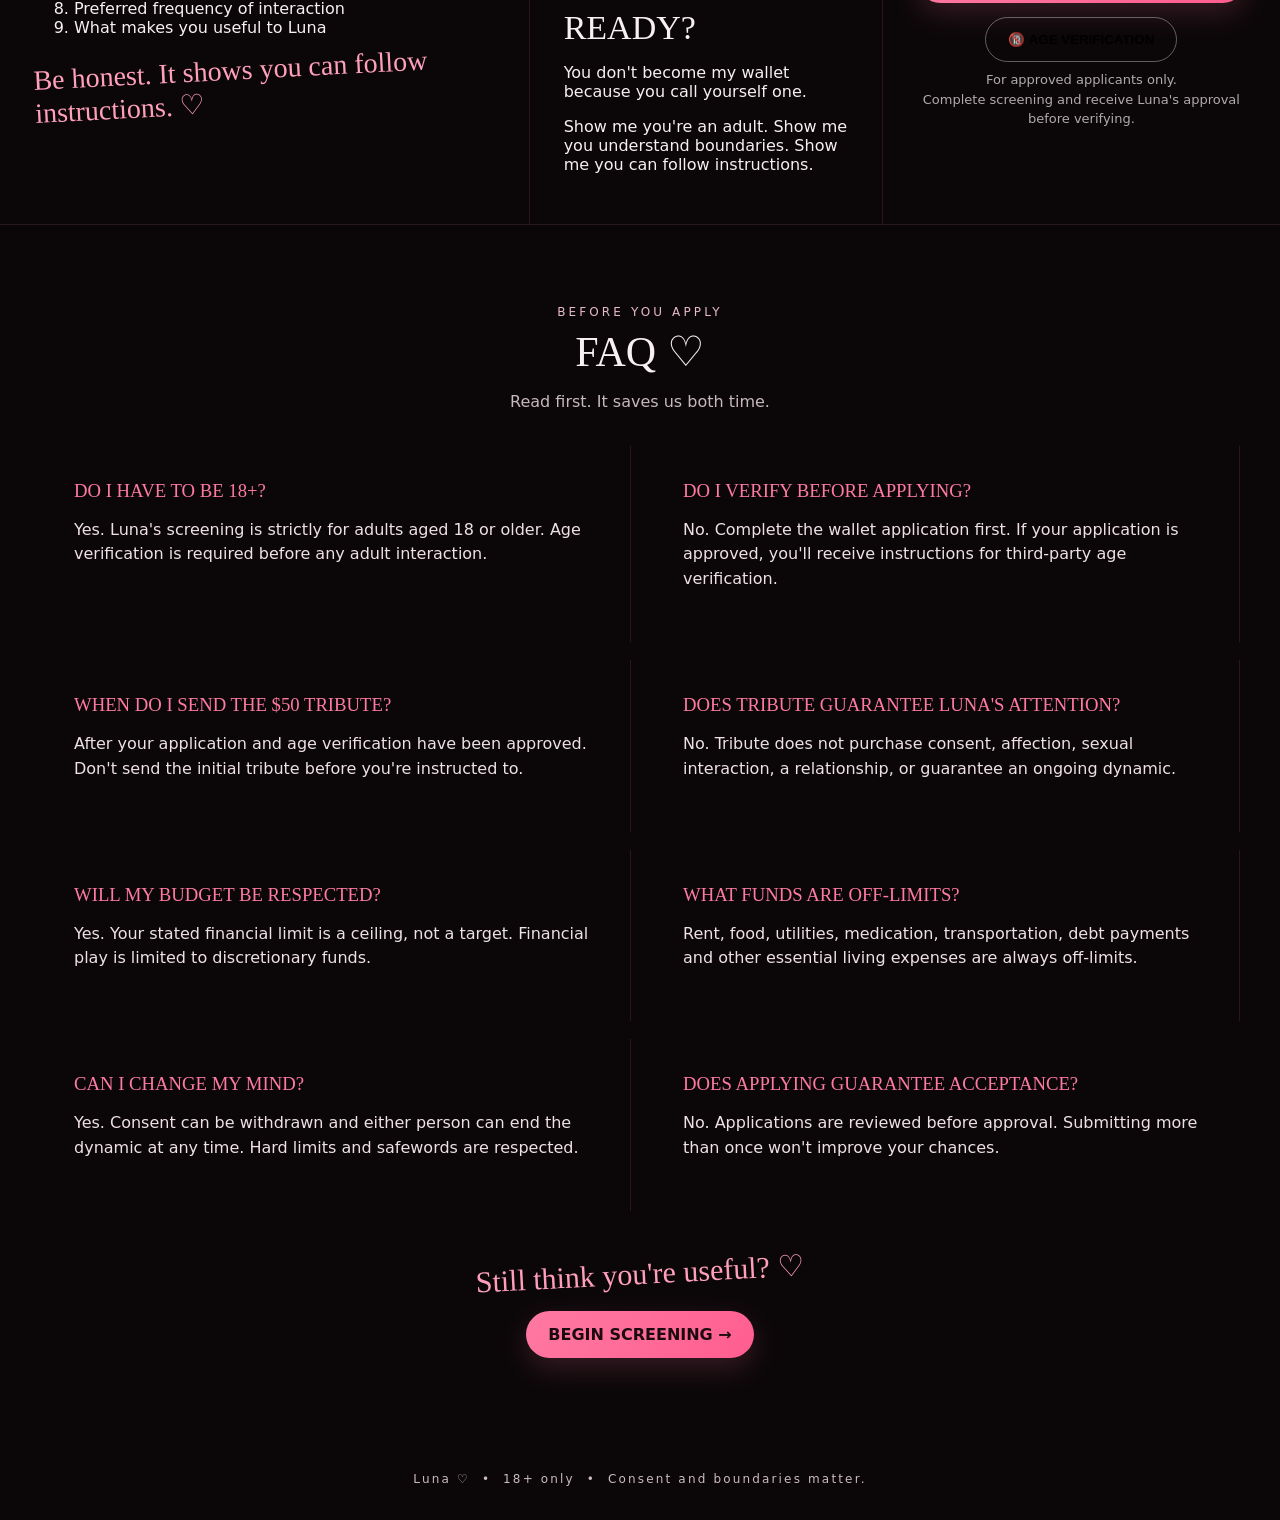
==== commit af6a8fbf: "Update index.html" ====
--- a/index.html
+++ b/index.html
@@ -1,221 +1,514 @@
 <!doctype html>
 <html lang="en">
 <head>
-<meta charset="utf-8"><meta name="viewport" content="width=device-width,initial-scale=1">
+<meta charset="utf-8">
+<meta name="viewport" content="width=device-width,initial-scale=1">
+
 <title>Luna's Wallet Screening</title>
+
 <link rel="stylesheet" href="styles.css?v=4">
 </head>
+
 <body>
-<nav><div class="wrap navin">
-  <a class="brand" href="#top">Luna ♡</a>
-  <div class="navlinks">
-    <a href="#top">HOME</a><a href="#screening">SCREENING</a><a href="#faq">FAQ</a>
-    <a class="btn primary" href="screening.html">🔒 APPLY TO SERVE</a>
-  </div>
-</div></nav>
+
+<nav>
+  <div class="wrap navin">
+
+    <a class="brand" href="#top">Luna ♡</a>
+
+    <div class="navlinks">
+      <a href="#top">HOME</a>
+      <a href="#screening">SCREENING</a>
+      <a href="#faq">FAQ</a>
+
+      <a class="btn primary" href="screening.html">
+        🔒 APPLY TO SERVE
+      </a>
+    </div>
+
+  </div>
+</nav>
+
 
 <section class="hero" id="top">
+
   <div class="heroimg" aria-label="Luna portrait"></div>
+
   <div class="heroCopy">
-    <div class="kicker">Bratty • Playful • Expensive</div>
-    <h1>LUNA'S<br><span style="font-size:.55em">WALLET SCREENING</span></h1>
-    <div class="sub">Pretty face. Expensive habits. High standards.</div>
+
+    <div class="kicker">
+      Bratty • Playful • Expensive
+    </div>
+
+    <h1>
+      LUNA'S<br>
+      <span style="font-size:.55em">
+        WALLET SCREENING
+      </span>
+    </h1>
+
+    <div class="sub">
+      Pretty face. Expensive habits. High standards.
+    </div>
+
     <div class="badges">
-      <div class="badge">🔞 18+ CREATOR</div>
-      <div class="badge">● TAKING APPLICATIONS</div>
-      <div class="badge">🎁 $50 INITIAL TRIBUTE <small>(after approval)</small></div>
-    </div>
-    <div class="script">Good wallets get my attention ♡</div>
-  </div>
+
+      <div class="badge">
+        🔞 18+ CREATOR
+      </div>
+
+      <div class="badge">
+        ● TAKING APPLICATIONS
+      </div>
+
+      <div class="badge">
+        🎁 $50 INITIAL TRIBUTE
+        <small>(after approval)</small>
+      </div>
+
+    </div>
+
+    <div class="script">
+      Good wallets get my attention ♡
+    </div>
+
+  </div>
+
 </section>
 
-<section class="grid3" >
-  <article class="card"><h2>WHO AM I?</h2>
-    <p>I'm Luna. Bratty, playful, demanding, and very comfortable being spoiled.</p>
-    <p>I enjoy Findom built around teasing, control, obedience, gifts, financial submission and watching a useful wallet learn what earns my attention.</p>
-    <p>I'm sweet when I want to be. Bossy <span class="pink">when you earn it.</span></p>
-    <p class="pink">My attention is a privilege, not an entitlement.</p>
+
+<section class="grid3">
+
+  <article class="card">
+
+    <h2>WHO AM I?</h2>
+
+    <p>
+      I'm Luna. Bratty, playful, demanding, and very comfortable being spoiled.
+    </p>
+
+    <p>
+      I enjoy Findom built around teasing, control, obedience, gifts,
+      financial submission and watching a useful wallet learn what earns
+      my attention.
+    </p>
+
+    <p>
+      I'm sweet when I want to be.
+      Bossy <span class="pink">when you earn it.</span>
+    </p>
+
+    <p class="pink">
+      My attention is a privilege, not an entitlement.
+    </p>
+
   </article>
-  <article class="card"><h2>WHAT I ENJOY ♡</h2>
-    <p>Findom • Bratty domination • Financial control • Teasing • Praise • Tasks • Obedience • Gifts • Paying my bills • Controlled draining • Long-term dynamics</p>
-    <p class="small">I don't assume every admirer wants the same dynamic. Your interests, boundaries and experience matter.</p>
+
+
+  <article class="card">
+
+    <h2>WHAT I ENJOY ♡</h2>
+
+    <p>
+      Findom • Bratty domination • Financial control • Teasing • Praise •
+      Tasks • Obedience • Gifts • Paying my bills • Controlled draining •
+      Long-term dynamics
+    </p>
+
+    <p class="small">
+      I don't assume every admirer wants the same dynamic.
+      Your interests, boundaries and experience matter.
+    </p>
+
   </article>
-  <article class="card"><h2>MY RULES ♡</h2>
+
+
+  <article class="card">
+
+    <h2>MY RULES ♡</h2>
+
     <ul class="rules">
-      <li>18+ only — age verification required before adult interaction</li>
-      <li>Consent is mandatory</li><li>Budgets are respected</li><li>Hard limits stay hard</li>
-      <li>Safewords are honoured</li><li>No real-life meetings</li><li>No unsolicited explicit content</li>
-      <li>No harassment or threats</li>
-      <li><strong>Financial play uses discretionary funds only.</strong></li>
+
+      <li>
+        18+ only — age verification required before adult interaction
+      </li>
+
+      <li>
+        Consent is mandatory
+      </li>
+
+      <li>
+        Budgets are respected
+      </li>
+
+      <li>
+        Hard limits stay hard
+      </li>
+
+      <li>
+        Safewords are honoured
+      </li>
+
+      <li>
+        No real-life meetings
+      </li>
+
+      <li>
+        No unsolicited explicit content
+      </li>
+
+      <li>
+        No harassment or threats
+      </li>
+
+      <li>
+        <strong>
+          Financial play uses discretionary funds only.
+        </strong>
+      </li>
+
     </ul>
-    <p class="small">Essential living expenses—rent, food, utilities, medication, transportation, debt payments and other necessities—are always off-limits.</p>
+
+    <p class="small">
+      Essential living expenses—rent, food, utilities, medication,
+      transportation, debt payments and other necessities—are always off-limits.
+    </p>
+
   </article>
+
 </section>
 
+
 <section class="bottomgrid">
- <div class="panel">
-   <h2>THE WALLET TEST</h2>
-   <p><strong>Think you deserve Luna's attention?</strong></p>
-   <ol>
-    <li>Age-verification willingness</li><li>Your experience with Findom/Femdom</li><li>What you're looking for</li>
-    <li>Your interests</li><li>Hard and soft limits</li><li>Safeword</li><li>Your comfortable discretionary tribute budget</li>
-    <li>Preferred frequency of interaction</li><li>What makes you useful to Luna</li>
-   </ol>
-   <div class="script" style="font-size:28px">Be honest. It shows you can follow instructions. ♡</div>
- </div>
- <div class="panel">
-   <h2>INITIAL TRIBUTE</h2><div style="font-size:56px;color:var(--pink);font-weight:900">$50</div>
-   <p>Tribute happens <strong>after screening and age-verification approval.</strong></p>
-   <p class="small">Tribute is not age verification and does not guarantee an ongoing dynamic.</p>
-   <h2>READY?</h2>
-   <p>You don't become my wallet because you call yourself one.</p>
-   <p>Show me you're an adult. Show me you understand boundaries. Show me you can follow instructions.</p>
- </div>
- <div class="panel ctaBlock"id="screening" >
-   <div class="script">Obey. Pay. Repeat. ♡</div>
-   
-   <div class="screening-actions">
-
-  <a class="btn primary" href="screening.html">
-    BEGIN SCREENING →
-  </a>
-
-  <div class="verification-step">
-  <a class="btn verification-btn" href="javascript:void(0)"> 
-     onclick="document.getElementById('avMessage').classList.add('show')">
-      🔞 AGE VERIFICATION
-    </a>
-    <div id="avMessage" class="av-popup">
-  <div class="av-popup-box">
-    <button class="av-close"
-      onclick="document.getElementById('avMessage').classList.remove('show')">
-      ×
-    </button>
-
-    <div class="av-icon">🔞</div>
-
-    <h2>AGE VERIFICATION</h2>
-
-    <p>
-      Age verification is unlocked after application approval.
+
+  <div class="panel">
+
+    <h2>THE WALLET TEST</h2>
+
+    <p>
+      <strong>
+        Think you deserve Luna's attention?
+      </strong>
+    </p>
+
+    <ol>
+      <li>Age-verification willingness</li>
+      <li>Your experience with Findom/Femdom</li>
+      <li>What you're looking for</li>
+      <li>Your interests</li>
+      <li>Hard and soft limits</li>
+      <li>Safeword</li>
+      <li>Your comfortable discretionary tribute budget</li>
+      <li>Preferred frequency of interaction</li>
+      <li>What makes you useful to Luna</li>
+    </ol>
+
+    <div class="script" style="font-size:28px">
+      Be honest. It shows you can follow instructions. ♡
+    </div>
+
+  </div>
+
+
+  <div class="panel">
+
+    <h2>INITIAL TRIBUTE</h2>
+
+    <div style="font-size:56px;color:var(--pink);font-weight:900">
+      $50
+    </div>
+
+    <p>
+      Tribute happens
+      <strong>
+        after screening and age-verification approval.
+      </strong>
     </p>
 
     <p class="small">
-      Complete Luna's screening first. If your application is approved,
-      you'll receive instructions for completing your 18+ verification.
-    </p>
-
-    <button class="btn primary"
-      onclick="document.getElementById('avMessage').classList.remove('show')">
-      UNDERSTOOD ♡
-    </button>
-  </div>
-</div>
-    <p class="verification-note">
-      For approved applicants only.<br>
-      Complete screening and receive Luna's approval before verifying.
-    </p>
-  </div>
-
-</div>
- </div>
-</section>
-
-<!-- FAQ -->
-<section class="faq-section" id="faq">
-  <div class="faq-wrap">
-
-    <div class="faq-heading">
-      <div class="kicker">BEFORE YOU APPLY</div>
-      <h2>FAQ ♡</h2>
-      <p>Read first. It saves us both time.</p>
-    </div>
-
-    <div class="faq-grid">
-
-      <article class="card">
-        <h3>DO I HAVE TO BE 18+?</h3>
-        <p>
-          Yes. Luna's screening is strictly for adults aged 18 or older.
-          Age verification is required before any adult interaction.
-        </p>
-      </article>
-
-      <article class="card">
-        <h3>DO I VERIFY BEFORE APPLYING?</h3>
-        <p>
-          No. Complete the wallet application first. If your application
-          is approved, you'll receive instructions for third-party age verification.
-        </p>
-      </article>
-
-      <article class="card">
-        <h3>WHEN DO I SEND THE $50 TRIBUTE?</h3>
-        <p>
-          After your application and age verification have been approved.
-          Don't send the initial tribute before you're instructed to.
-        </p>
-      </article>
-
-      <article class="card">
-        <h3>DOES TRIBUTE GUARANTEE LUNA'S ATTENTION?</h3>
-        <p>
-          No. Tribute does not purchase consent, affection, sexual interaction,
-          a relationship, or guarantee an ongoing dynamic.
-        </p>
-      </article>
-
-      <article class="card">
-        <h3>WILL MY BUDGET BE RESPECTED?</h3>
-        <p>
-          Yes. Your stated financial limit is a ceiling, not a target.
-          Financial play is limited to discretionary funds.
-        </p>
-      </article>
-
-      <article class="card">
-        <h3>WHAT FUNDS ARE OFF-LIMITS?</h3>
-        <p>
-          Rent, food, utilities, medication, transportation, debt payments
-          and other essential living expenses are always off-limits.
-        </p>
-      </article>
-
-      <article class="card">
-        <h3>CAN I CHANGE MY MIND?</h3>
-        <p>
-          Yes. Consent can be withdrawn and either person can end the
-          dynamic at any time. Hard limits and safewords are respected.
-        </p>
-      </article>
-
-      <article class="card">
-        <h3>DOES APPLYING GUARANTEE ACCEPTANCE?</h3>
-        <p>
-          No. Applications are reviewed before approval.
-          Submitting more than once won't improve your chances.
-        </p>
-      </article>
-
-    </div>
-
-    <div class="faq-bottom">
-      <div class="script">Still think you're useful? ♡</div>
+      Tribute is not age verification and does not guarantee an ongoing dynamic.
+    </p>
+
+    <h2>READY?</h2>
+
+    <p>
+      You don't become my wallet because you call yourself one.
+    </p>
+
+    <p>
+      Show me you're an adult.
+      Show me you understand boundaries.
+      Show me you can follow instructions.
+    </p>
+
+  </div>
+
+
+  <div class="panel ctaBlock" id="screening">
+
+    <div class="script">
+      Obey. Pay. Repeat. ♡
+    </div>
+
+
+    <div class="screening-actions">
 
       <a class="btn primary" href="screening.html">
         BEGIN SCREENING →
       </a>
-    </div>
-
-  </div>
+
+
+      <div class="verification-step">
+
+        <button
+          type="button"
+          class="btn verification-btn"
+          onclick="document.getElementById('avMessage').classList.add('show')"
+        >
+          🔞 AGE VERIFICATION
+        </button>
+
+
+        <p class="verification-note">
+          For approved applicants only.<br>
+          Complete screening and receive Luna's approval before verifying.
+        </p>
+
+      </div>
+
+    </div>
+
+  </div>
+
 </section>
 
+
+<!-- AGE VERIFICATION POPUP -->
+
+<div id="avMessage" class="av-popup">
+
+  <div class="av-popup-box">
+
+    <button
+      type="button"
+      class="av-close"
+      onclick="document.getElementById('avMessage').classList.remove('show')"
+    >
+      ×
+    </button>
+
+
+    <div class="av-icon">
+      🔞
+    </div>
+
+
+    <h2>
+      AGE VERIFICATION
+    </h2>
+
+
+    <p>
+      Age verification is unlocked after application approval.
+    </p>
+
+
+    <p class="small">
+      Complete Luna's screening first.
+      If your application is approved, you'll receive instructions
+      for completing your 18+ verification.
+    </p>
+
+
+    <button
+      type="button"
+      class="btn primary"
+      onclick="document.getElementById('avMessage').classList.remove('show')"
+    >
+      UNDERSTOOD ♡
+    </button>
+
+  </div>
+
+</div>
+
+
+<!-- FAQ -->
+
+<section class="faq-section" id="faq">
+
+  <div class="faq-wrap">
+
+
+    <div class="faq-heading">
+
+      <div class="kicker">
+        BEFORE YOU APPLY
+      </div>
+
+      <h2>
+        FAQ ♡
+      </h2>
+
+      <p>
+        Read first. It saves us both time.
+      </p>
+
+    </div>
+
+
+    <div class="faq-grid">
+
+
+      <article class="card">
+
+        <h3>
+          DO I HAVE TO BE 18+?
+        </h3>
+
+        <p>
+          Yes. Luna's screening is strictly for adults aged 18 or older.
+          Age verification is required before any adult interaction.
+        </p>
+
+      </article>
+
+
+      <article class="card">
+
+        <h3>
+          DO I VERIFY BEFORE APPLYING?
+        </h3>
+
+        <p>
+          No. Complete the wallet application first.
+          If your application is approved, you'll receive instructions
+          for third-party age verification.
+        </p>
+
+      </article>
+
+
+      <article class="card">
+
+        <h3>
+          WHEN DO I SEND THE $50 TRIBUTE?
+        </h3>
+
+        <p>
+          After your application and age verification have been approved.
+          Don't send the initial tribute before you're instructed to.
+        </p>
+
+      </article>
+
+
+      <article class="card">
+
+        <h3>
+          DOES TRIBUTE GUARANTEE LUNA'S ATTENTION?
+        </h3>
+
+        <p>
+          No. Tribute does not purchase consent, affection,
+          sexual interaction, a relationship,
+          or guarantee an ongoing dynamic.
+        </p>
+
+      </article>
+
+
+      <article class="card">
+
+        <h3>
+          WILL MY BUDGET BE RESPECTED?
+        </h3>
+
+        <p>
+          Yes. Your stated financial limit is a ceiling, not a target.
+          Financial play is limited to discretionary funds.
+        </p>
+
+      </article>
+
+
+      <article class="card">
+
+        <h3>
+          WHAT FUNDS ARE OFF-LIMITS?
+        </h3>
+
+        <p>
+          Rent, food, utilities, medication, transportation,
+          debt payments and other essential living expenses
+          are always off-limits.
+        </p>
+
+      </article>
+
+
+      <article class="card">
+
+        <h3>
+          CAN I CHANGE MY MIND?
+        </h3>
+
+        <p>
+          Yes. Consent can be withdrawn and either person can end the
+          dynamic at any time.
+          Hard limits and safewords are respected.
+        </p>
+
+      </article>
+
+
+      <article class="card">
+
+        <h3>
+          DOES APPLYING GUARANTEE ACCEPTANCE?
+        </h3>
+
+        <p>
+          No. Applications are reviewed before approval.
+          Submitting more than once won't improve your chances.
+        </p>
+
+      </article>
+
+
+    </div>
+
+
+    <div class="faq-bottom">
+
+      <div class="script">
+        Still think you're useful? ♡
+      </div>
+
+      <a class="btn primary" href="screening.html">
+        BEGIN SCREENING →
+      </a>
+
+    </div>
+
+
+  </div>
+
+</section>
+
+
 <footer>
+
   <div class="wrap">
-    Luna ♡ &nbsp;•&nbsp; 18+ only &nbsp;•&nbsp; Consent and boundaries matter.
-  </div>
+    Luna ♡
+    &nbsp;•&nbsp;
+    18+ only
+    &nbsp;•&nbsp;
+    Consent and boundaries matter.
+  </div>
+
 </footer>
+
 
 </body>
 </html>
-
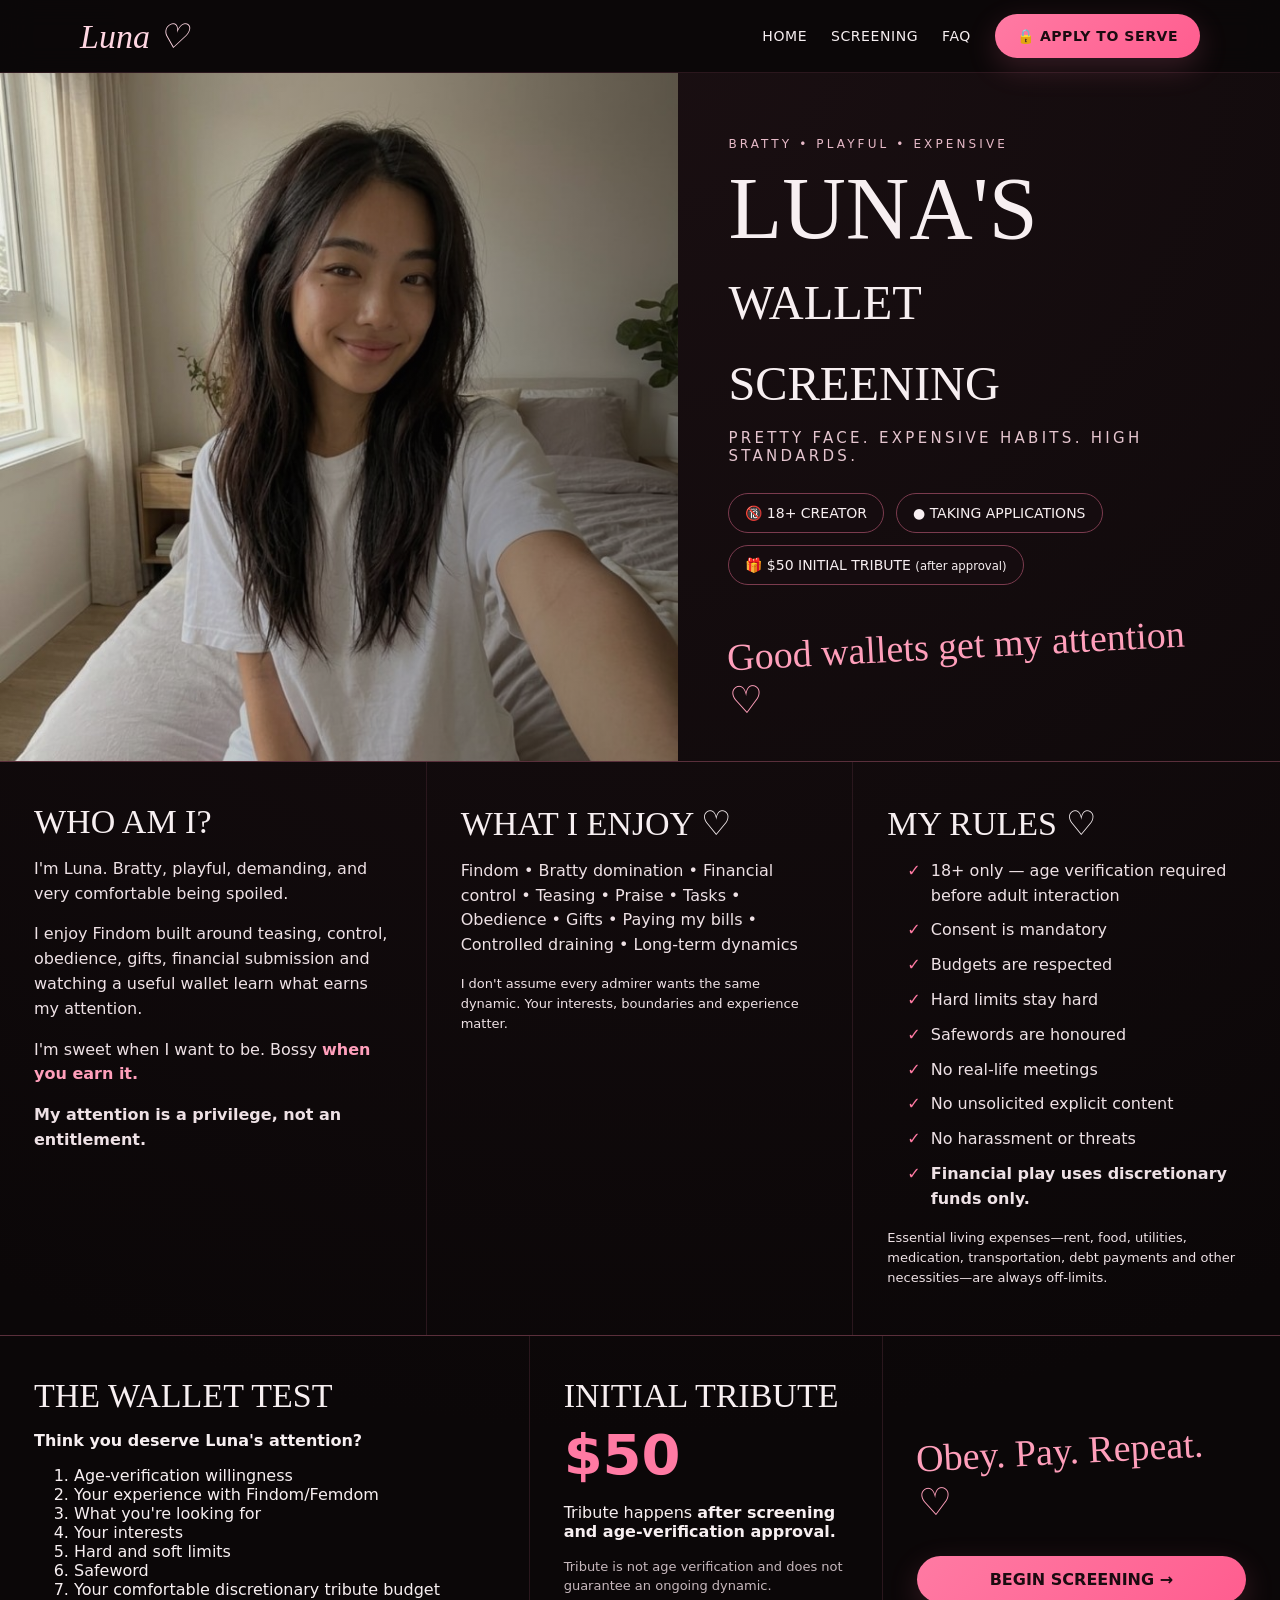
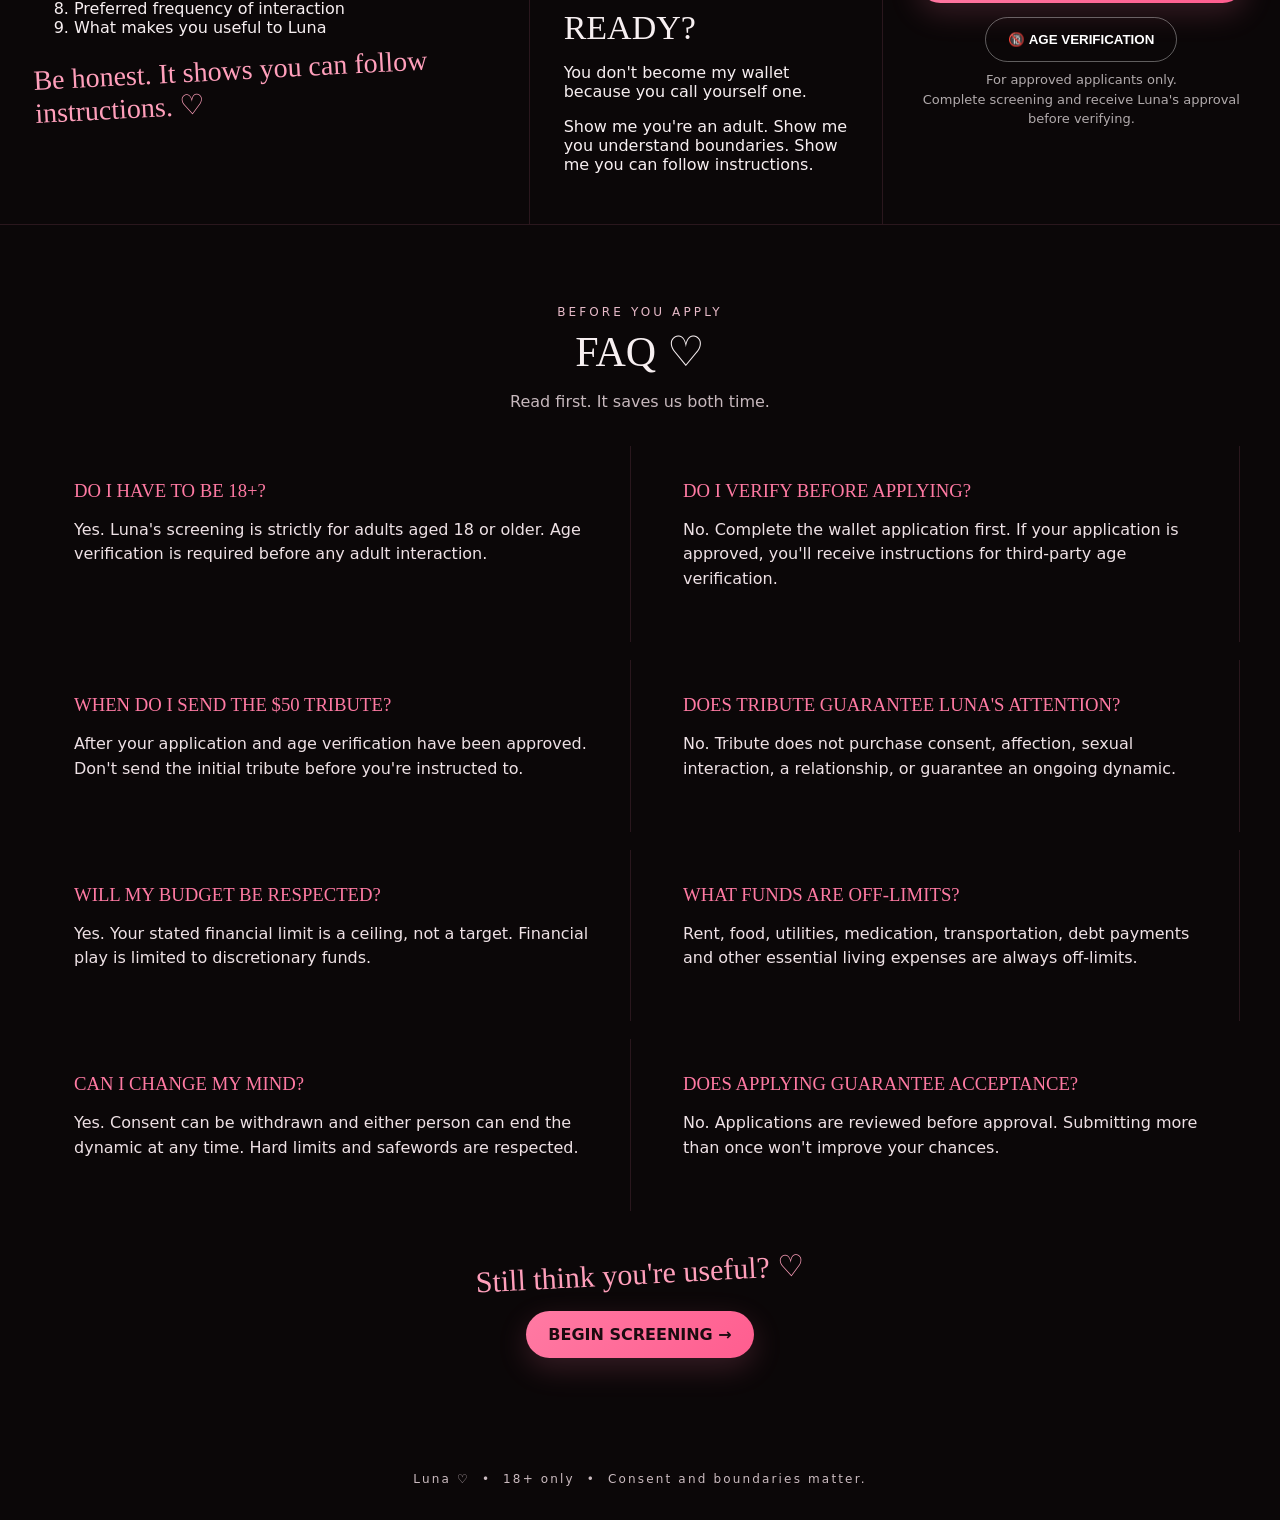
==== commit 49a1e226: "Update index.html" ====
--- a/index.html
+++ b/index.html
@@ -6,7 +6,7 @@
 
 <title>Luna's Wallet Screening</title>
 
-<link rel="stylesheet" href="styles.css?v=4">
+<link rel="stylesheet" href="styles.css?v=5">
 </head>
 
 <body>
--- a/styles.css
+++ b/styles.css
@@ -238,3 +238,6 @@
   justify-content:center;
   cursor:pointer;
 }
+.verification-btn{
+  color:#fff !important;
+}
